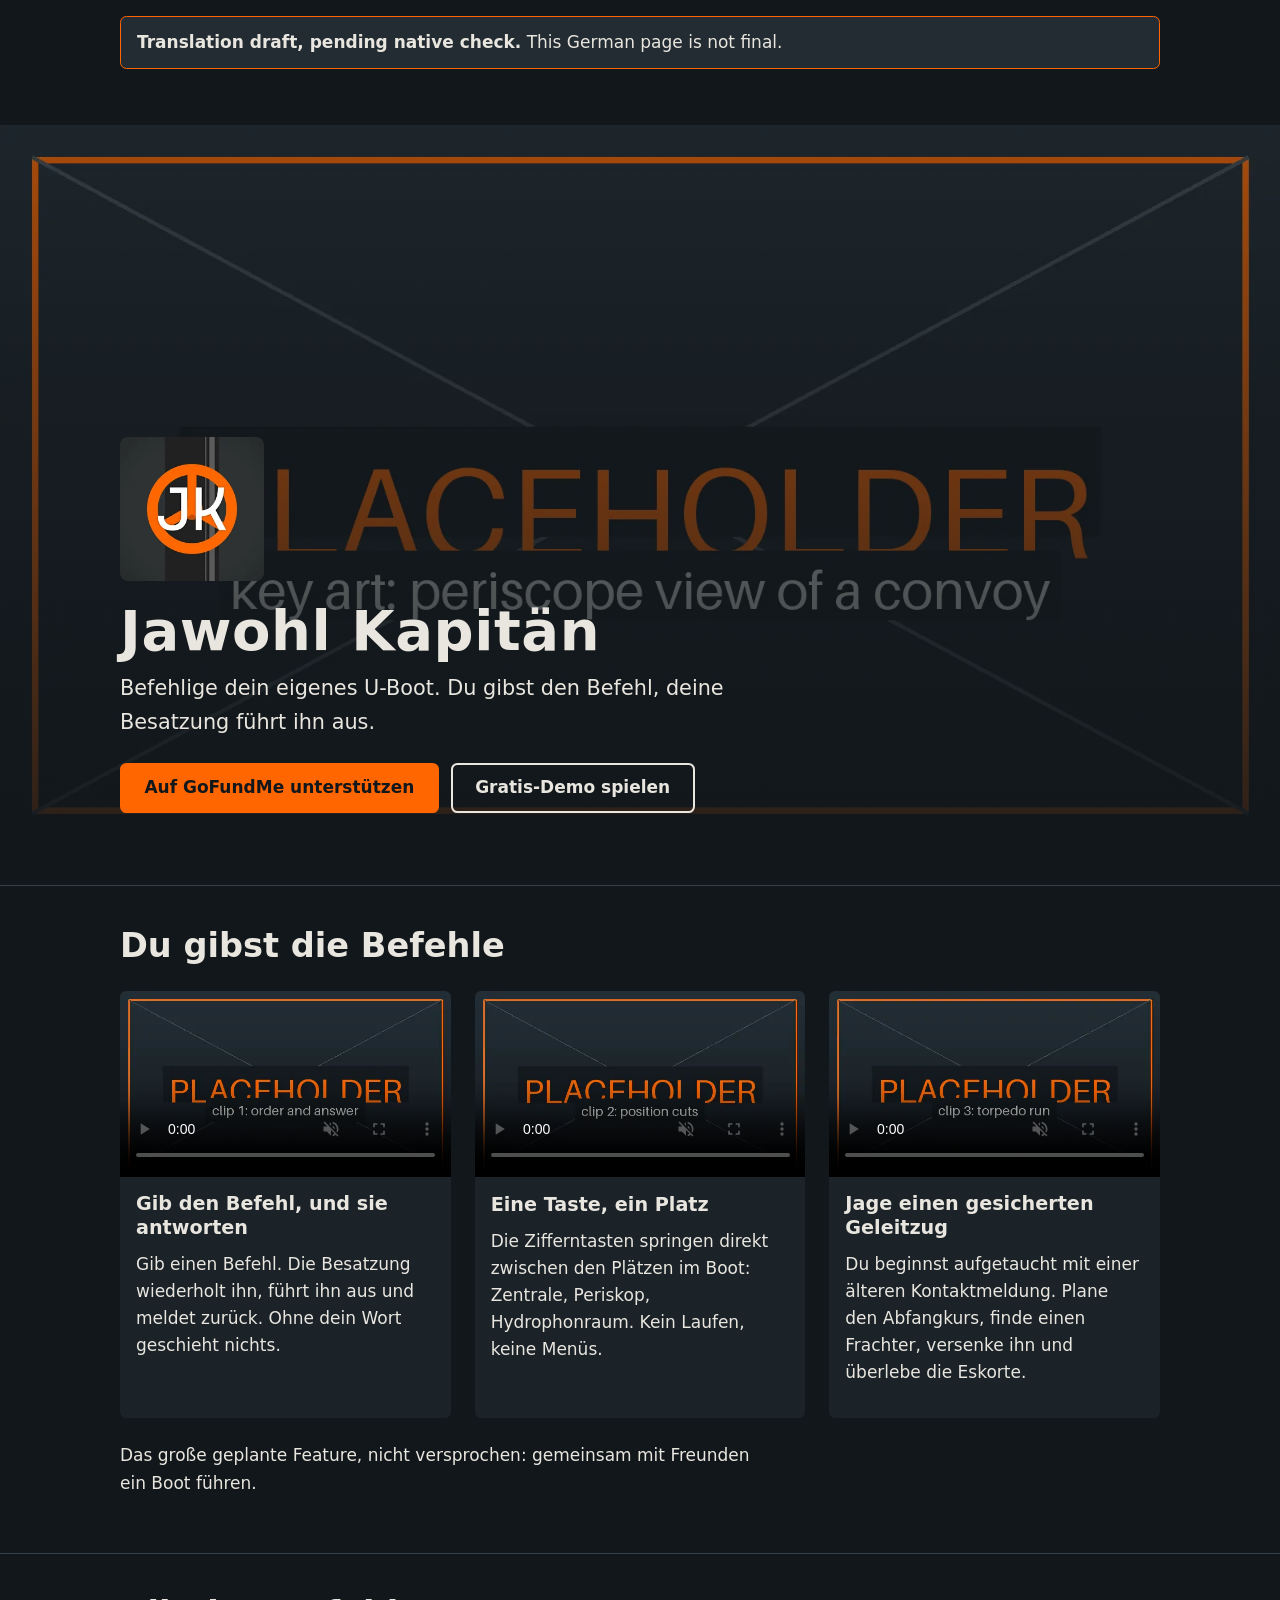
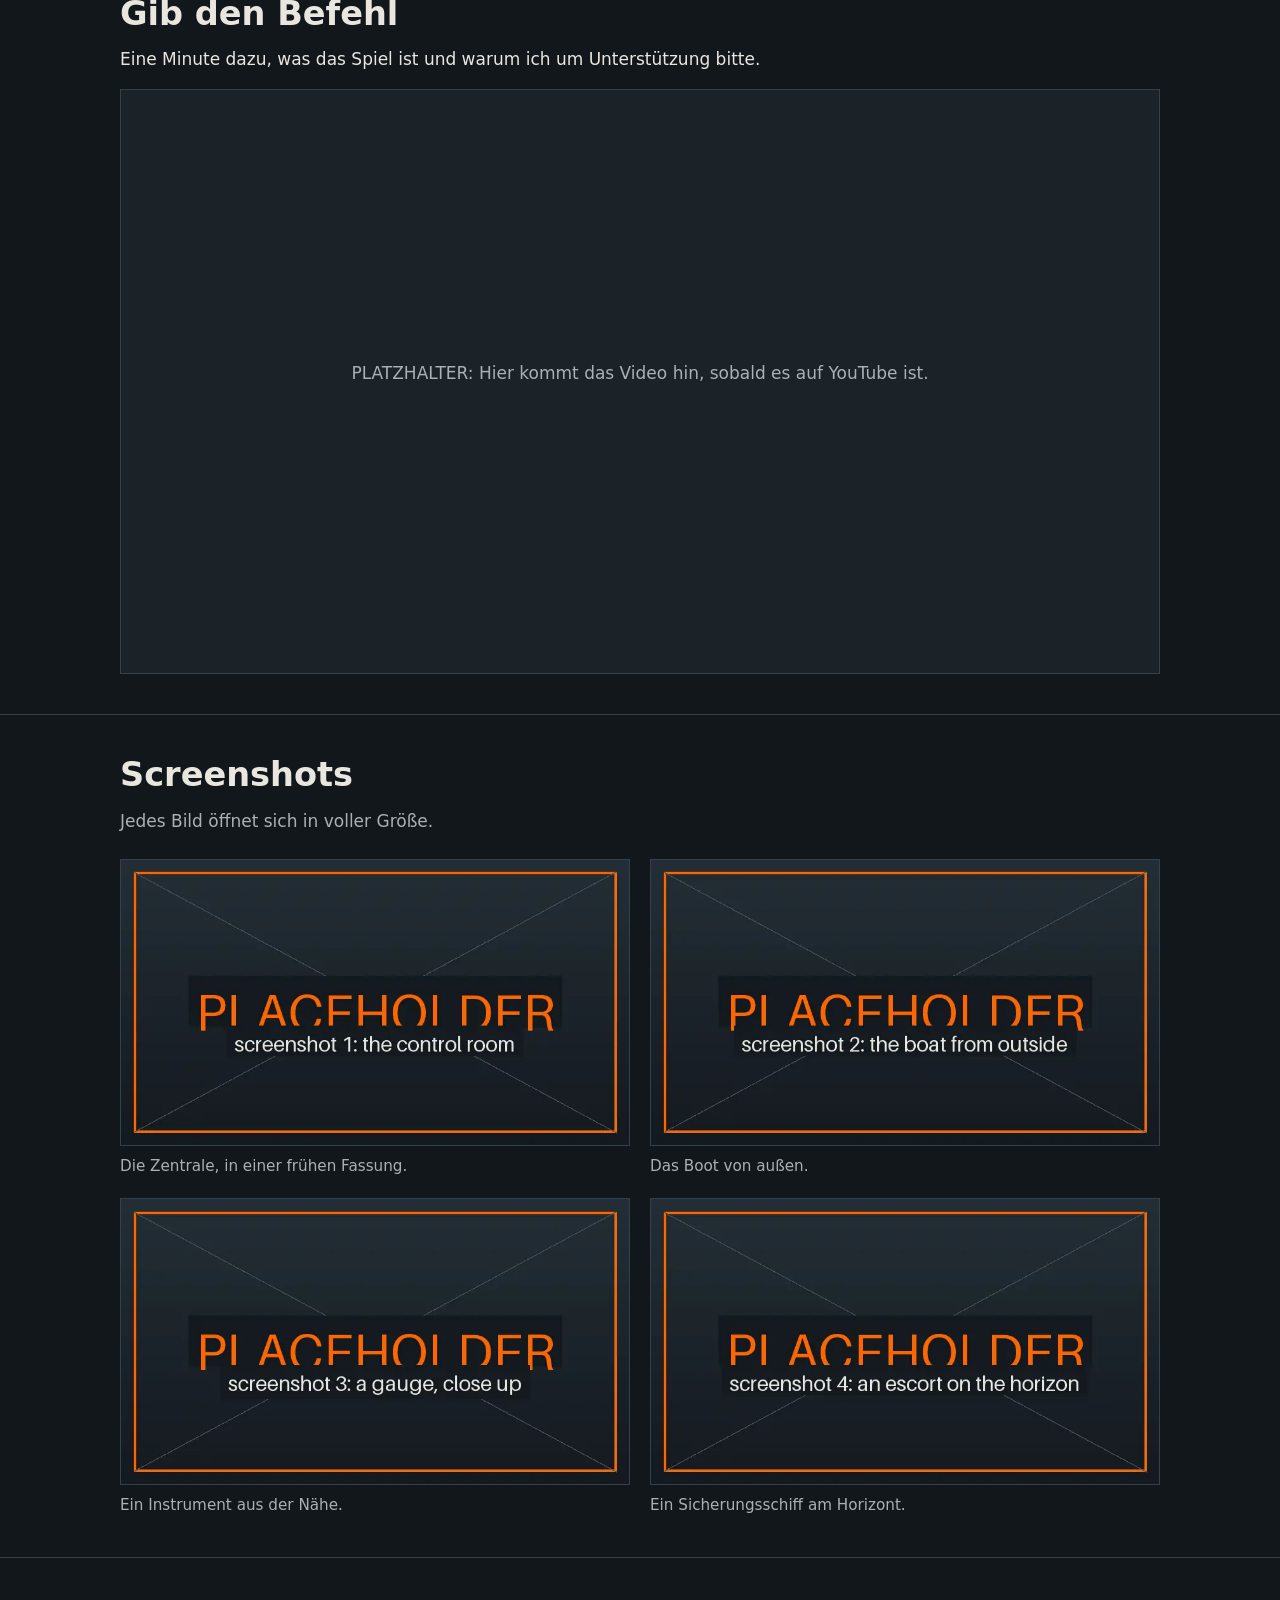
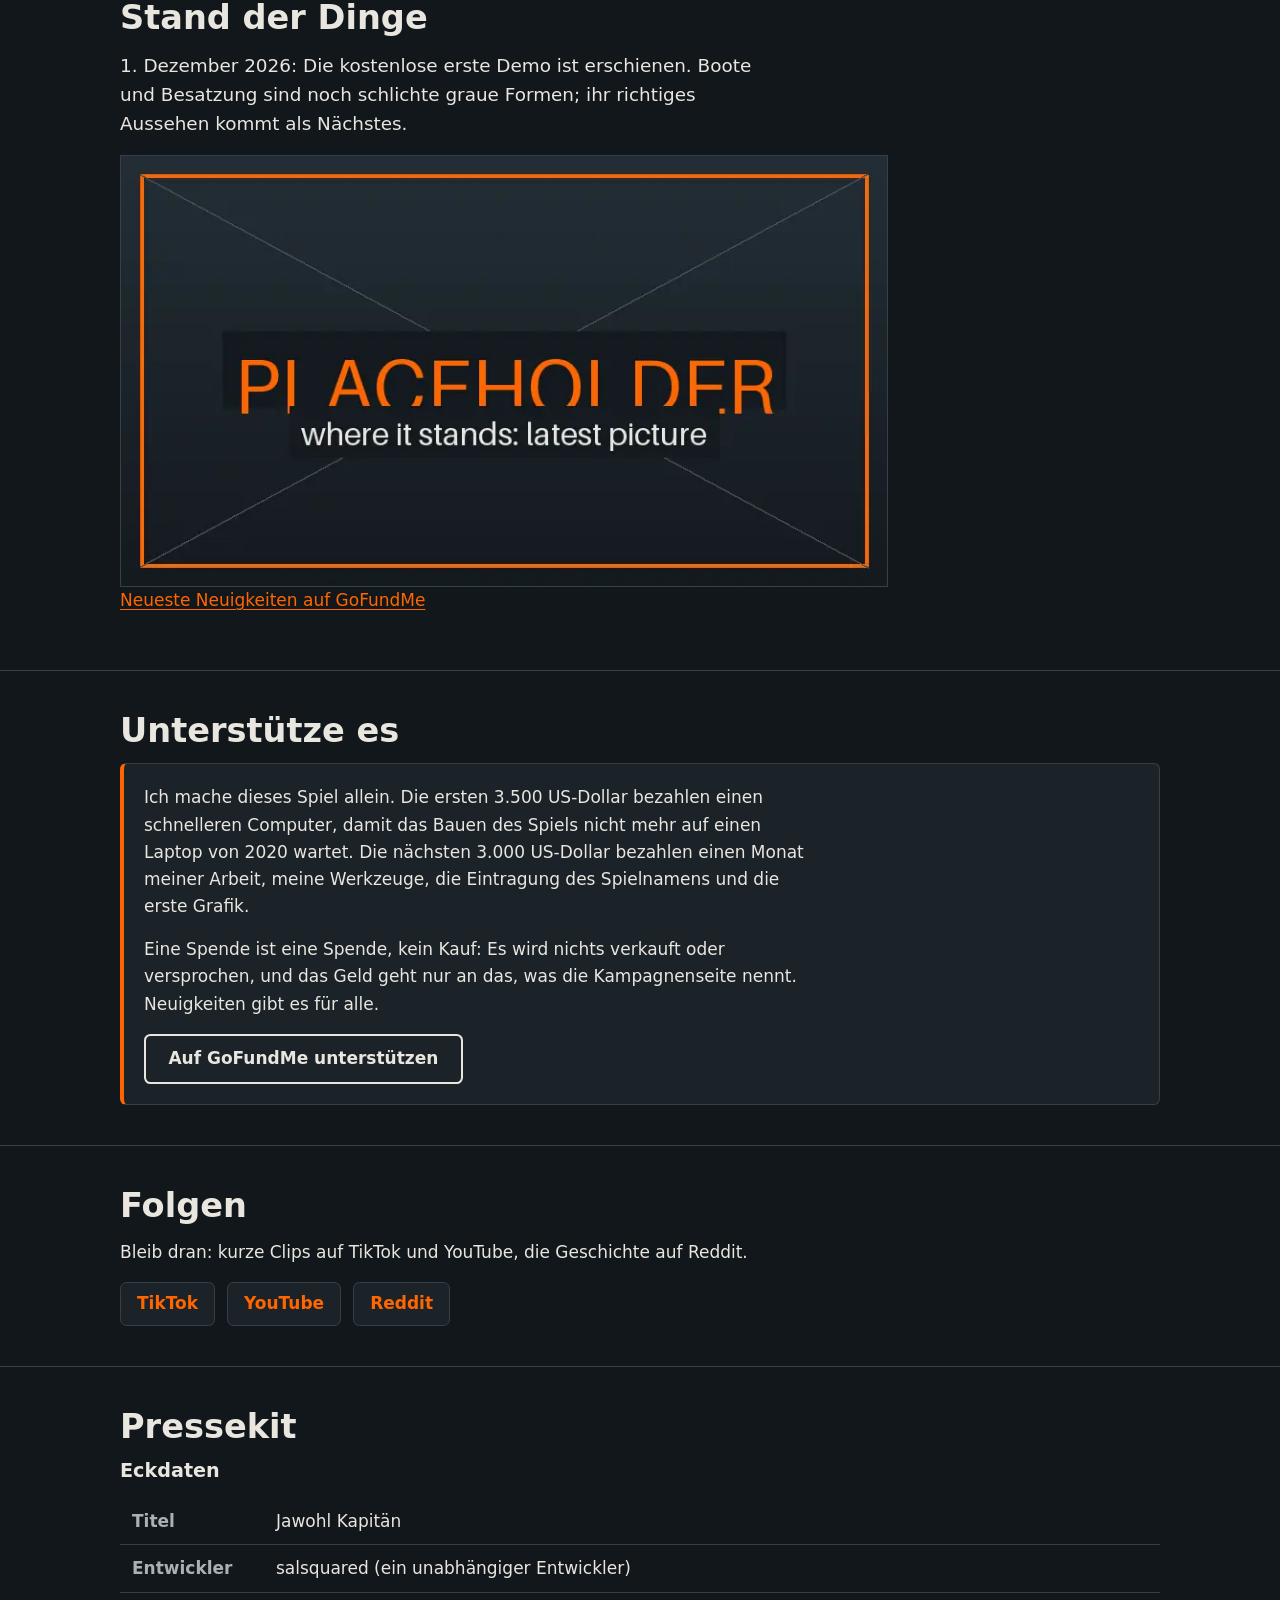
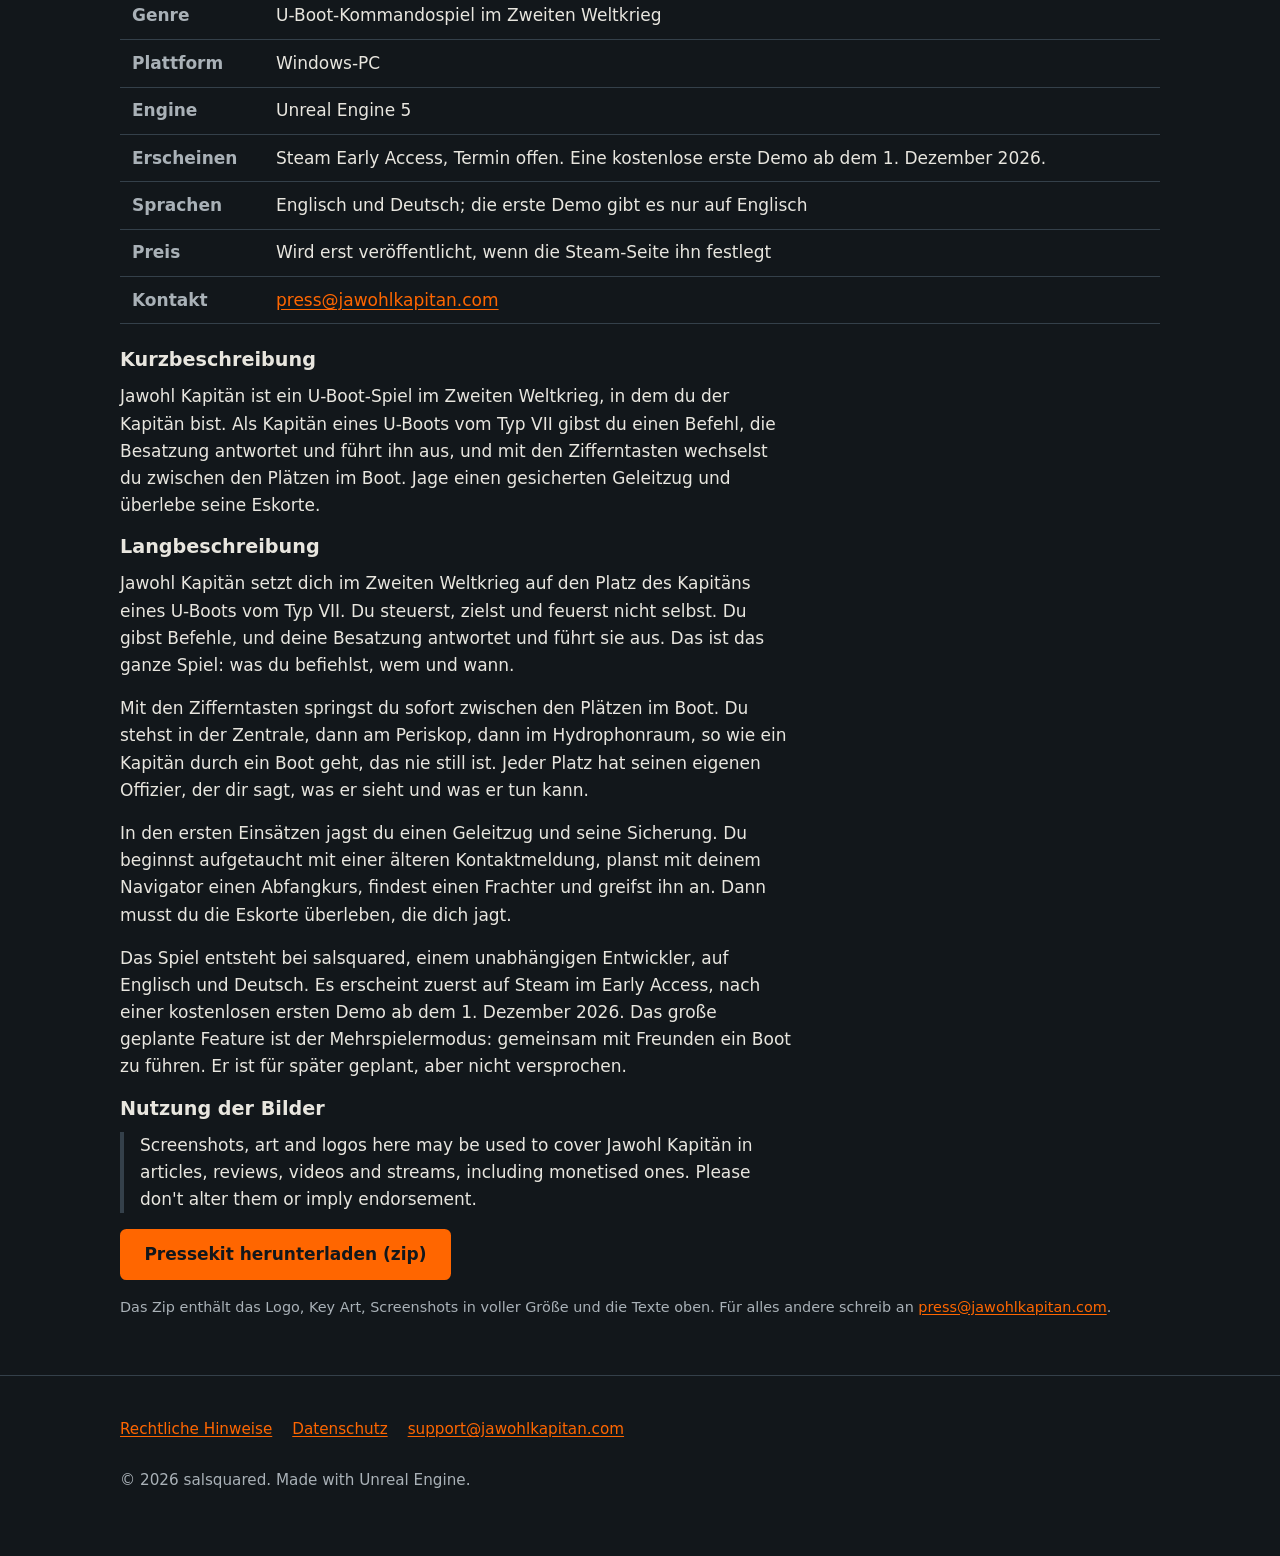
==== de/index.html @ ec9c2234 "The one-page site for Jawohl Kapitän, stage 1, with placeholder art - English page with nine section" ====
<!doctype html>
<html lang="de">
<head>
<meta charset="utf-8">
<meta name="viewport" content="width=device-width, initial-scale=1">
<title>Jawohl Kapitän: Befehlige dein eigenes U-Boot</title>
<meta name="robots" content="noindex"><!-- DE_NOINDEX: remove this tag when German goes live (README, "Switching German on") -->
<!-- TODO-COPY: the hook is not settled (description, og:description, twitter:description and the hero). -->
<meta name="description" content="Befehlige dein eigenes U-Boot. Du gibst den Befehl, deine Besatzung führt ihn aus.">
<meta name="referrer" content="strict-origin-when-cross-origin">
<meta name="theme-color" content="#12171b">
<link rel="canonical" href="https://jawohlkapitan.com/de/">
<!-- DE_LIVE: German is built but not switched on. See README, "Switching German on".
<link rel="alternate" hreflang="en" href="https://jawohlkapitan.com/">
<link rel="alternate" hreflang="de" href="https://jawohlkapitan.com/de/">
<link rel="alternate" hreflang="x-default" href="https://jawohlkapitan.com/">
-->
<!-- TODO-COPY: the JK badge logo is not settled (favicon, apple-touch-icon, hero logo). -->
<link rel="icon" type="image/png" href="/assets/img/favicon.png">
<link rel="apple-touch-icon" href="/assets/img/apple-touch-icon.png">
<link rel="stylesheet" href="/assets/site.css">
<meta property="og:type" content="website">
<meta property="og:site_name" content="Jawohl Kapitän">
<meta property="og:title" content="Jawohl Kapitän">
<meta property="og:description" content="Befehlige dein eigenes U-Boot. Du gibst den Befehl, deine Besatzung führt ihn aus.">
<meta property="og:url" content="https://jawohlkapitan.com/de/">
<meta property="og:locale" content="de_DE">
<meta property="og:image" content="https://jawohlkapitan.com/assets/img/og.jpg">
<meta property="og:image:width" content="1200">
<meta property="og:image:height" content="630">
<meta property="og:image:alt" content="Jawohl Kapitän: ein Geleitzug im Periskop">
<meta name="twitter:card" content="summary_large_image">
<meta name="twitter:title" content="Jawohl Kapitän">
<meta name="twitter:description" content="Befehlige dein eigenes U-Boot. Du gibst den Befehl, deine Besatzung führt ihn aus.">
<meta name="twitter:image" content="https://jawohlkapitan.com/assets/img/og.jpg">
<meta name="twitter:image:alt" content="Jawohl Kapitän: ein Geleitzug im Periskop">
</head>
<body>
<a class="skip" href="#main">Zum Inhalt springen</a>
<!-- DE_DRAFT_NOTE: remove this block after the native German check -->
<div class="wrap"><p class="draft-note" lang="en"><strong>Translation draft, pending native check.</strong> This German page is not final.</p></div>
<header class="wrap langbar"><!-- DE_LIVE: language switch, uncomment when German goes live.
<nav aria-label="Sprache"><a href="/" hreflang="en" lang="en">EN</a> | <span aria-current="true">DE</span></nav>
--></header>

<main id="main">

<!-- 1 Top -->
<section id="top" aria-labelledby="top-title">
  <div class="hero">
    <!-- PLACEHOLDER key art: replace assets/img/hero-1x.webp (800 px wide) and hero-2x.webp (1600 px wide). -->
    <img class="hero-img" src="/assets/img/hero-1x.webp" srcset="/assets/img/hero-1x.webp 800w, /assets/img/hero-2x.webp 1600w" sizes="100vw" width="1600" height="900" alt="Ein Geleitzug von Frachtschiffen auf offener See, durch ein Periskop gesehen">
    <div class="hero-text">
      <!-- TODO-COPY: the JK badge logo is not settled. -->
      <img class="hero-logo" src="/assets/img/logo-1x.webp" srcset="/assets/img/logo-1x.webp 1x, /assets/img/logo-2x.webp 2x" width="256" height="256" alt="Logo von Jawohl Kapitän">
      <h1 id="top-title">Jawohl Kapitän</h1>
      <!-- TODO-COPY: the hook is not settled; it is repeated in the description, og:description and twitter:description meta tags. -->
      <p class="hero-hook">Befehlige dein eigenes U-Boot. Du gibst den Befehl, deine Besatzung führt ihn aus.</p>
      <div class="buttons">
        <!-- STAGE 1 main button. Stage 2: "Wishlist on Steam" (href = the Steam store page). Stage 3: "Buy on Steam". See README, "Stage switches". -->
        <a class="btn" href="https://TODO-GOFUNDME">Auf GoFundMe unterstützen</a>
        <!-- Second button from 1 December 2026: itch.io until the Steam page is up, then the Steam page. -->
        <!-- TODO-COPY: the demo's name ("the free first demo") is not settled. -->
        <a class="btn btn-second" href="https://TODO-ITCH">Gratis-Demo spielen</a>
      </div>
    </div>
  </div>
</section>

<!-- 2 You give the orders -->
<section id="orders" aria-labelledby="orders-title">
  <div class="wrap">
    <h2 id="orders-title">Du gibst die Befehle</h2>
    <ul class="clips">
      <li class="clip">
        <!-- PLACEHOLDER clip: replace assets/video/clip-1.mp4 (5 to 8 s, silent, under about 2 MB, captions burned in) and assets/img/clip-1-poster.webp -->
        <video muted loop playsinline autoplay controls poster="/assets/img/clip-1-poster.webp" width="640" height="360" aria-label="Stummer Clip: Du gibst einen Befehl und die Besatzung antwortet, mit Untertiteln">
          <source src="/assets/video/clip-1.mp4" type="video/mp4">
        </video>
        <img class="still" src="/assets/img/clip-1-poster.webp" width="640" height="360" loading="lazy" alt="Standbild aus dem Clip: Du gibst einen Befehl und die Besatzung antwortet">
        <div class="clip-body">
          <h3>Gib den Befehl, und sie antworten</h3>
          <p>Gib einen Befehl. Die Besatzung wiederholt ihn, führt ihn aus und meldet zurück. Ohne dein Wort geschieht nichts.</p>
        </div>
      </li>
      <li class="clip">
        <!-- PLACEHOLDER clip: replace assets/video/clip-2.mp4 and assets/img/clip-2-poster.webp -->
        <video muted loop playsinline autoplay controls poster="/assets/img/clip-2-poster.webp" width="640" height="360" aria-label="Stummer Clip: Die Zifferntasten wechseln zwischen den Plätzen im Boot">
          <source src="/assets/video/clip-2.mp4" type="video/mp4">
        </video>
        <img class="still" src="/assets/img/clip-2-poster.webp" width="640" height="360" loading="lazy" alt="Standbild aus dem Clip: Wechsel zwischen den Plätzen im Boot">
        <div class="clip-body">
          <h3>Eine Taste, ein Platz</h3>
          <p>Die Zifferntasten springen direkt zwischen den Plätzen im Boot: Zentrale, Periskop, Hydrophonraum. Kein Laufen, keine Menüs.</p>
        </div>
      </li>
      <li class="clip">
        <!-- PLACEHOLDER clip: replace assets/video/clip-3.mp4 and assets/img/clip-3-poster.webp -->
        <video muted loop playsinline autoplay controls poster="/assets/img/clip-3-poster.webp" width="640" height="360" aria-label="Stummer Clip: Ein Torpedoangriff auf einen Frachter">
          <source src="/assets/video/clip-3.mp4" type="video/mp4">
        </video>
        <img class="still" src="/assets/img/clip-3-poster.webp" width="640" height="360" loading="lazy" alt="Standbild aus dem Clip: Ein Torpedoangriff auf einen Frachter">
        <div class="clip-body">
          <h3>Jage einen gesicherten Geleitzug</h3>
          <p>Du beginnst aufgetaucht mit einer älteren Kontaktmeldung. Plane den Abfangkurs, finde einen Frachter, versenke ihn und überlebe die Eskorte.</p>
        </div>
      </li>
    </ul>
    <p class="note-line">Das große geplante Feature, nicht versprochen: gemeinsam mit Freunden ein Boot führen.</p>
  </div>
</section>

<!-- 3 The video -->
<section id="video" aria-labelledby="video-title">
  <div class="wrap">
    <h2 id="video-title">Gib den Befehl</h2>
    <p>Eine Minute dazu, was das Spiel ist und warum ich um Unterstützung bitte.</p>
    <div class="video-frame">
      <!-- TODO-VIDEO-ID: once the YouTube video exists, delete the placeholder div below and uncomment this iframe, putting the real ID in the URL.
      <iframe src="https://www.youtube-nocookie.com/embed/TODO-VIDEO-ID" title="Jawohl Kapitän: Gib den Befehl (Video)" loading="lazy" referrerpolicy="strict-origin-when-cross-origin" allow="fullscreen; picture-in-picture" allowfullscreen></iframe>
      -->
      <div class="video-placeholder" role="img" aria-label="Platzhalter für das Video"><p>PLATZHALTER: Hier kommt das Video hin, sobald es auf YouTube ist.</p></div>
    </div>
  </div>
</section>

<!-- 4 Screenshots -->
<section id="screenshots" aria-labelledby="screenshots-title">
  <div class="wrap">
    <h2 id="screenshots-title">Screenshots</h2>
    <p class="muted">Jedes Bild öffnet sich in voller Größe.</p>
    <ul class="shots">
      <li><figure>
        <!-- PLACEHOLDER still: replace assets/img/shot-1-1x.webp (800 px) and shot-1-2x.webp (1600 px, also the full-size link) -->
        <a href="/assets/img/shot-1-2x.webp"><img src="/assets/img/shot-1-1x.webp" srcset="/assets/img/shot-1-1x.webp 800w, /assets/img/shot-1-2x.webp 1600w" sizes="(min-width: 40rem) 50vw, 100vw" width="1600" height="900" loading="lazy" alt="Die Zentrale des U-Boots, vom Platz des Kapitäns aus gesehen"></a>
        <figcaption>Die Zentrale, in einer frühen Fassung.</figcaption>
      </figure></li>
      <li><figure>
        <a href="/assets/img/shot-2-2x.webp"><img src="/assets/img/shot-2-1x.webp" srcset="/assets/img/shot-2-1x.webp 800w, /assets/img/shot-2-2x.webp 1600w" sizes="(min-width: 40rem) 50vw, 100vw" width="1600" height="900" loading="lazy" alt="Das U-Boot von außen, aufgetaucht"></a>
        <figcaption>Das Boot von außen.</figcaption>
      </figure></li>
      <li><figure>
        <a href="/assets/img/shot-3-2x.webp"><img src="/assets/img/shot-3-1x.webp" srcset="/assets/img/shot-3-1x.webp 800w, /assets/img/shot-3-2x.webp 1600w" sizes="(min-width: 40rem) 50vw, 100vw" width="1600" height="900" loading="lazy" alt="Nahaufnahme eines Instruments im Boot"></a>
        <figcaption>Ein Instrument aus der Nähe.</figcaption>
      </figure></li>
      <li><figure>
        <a href="/assets/img/shot-4-2x.webp"><img src="/assets/img/shot-4-1x.webp" srcset="/assets/img/shot-4-1x.webp 800w, /assets/img/shot-4-2x.webp 1600w" sizes="(min-width: 40rem) 50vw, 100vw" width="1600" height="900" loading="lazy" alt="Eine Korvette der Eskorte am Horizont"></a>
        <figcaption>Ein Sicherungsschiff am Horizont.</figcaption>
      </figure></li>
    </ul>
  </div>
</section>

<!-- 5 Where it stands -->
<section id="status" aria-labelledby="status-title">
  <div class="wrap">
    <h2 id="status-title">Stand der Dinge</h2>
    <!-- Rewrite this one dated line at each milestone, together with the GoFundMe update. -->
    <!-- TODO-COPY: the demo's name ("the free first demo") is not settled. -->
    <p class="dated">1. Dezember 2026: Die kostenlose erste Demo ist erschienen. Boote und Besatzung sind noch schlichte graue Formen; ihr richtiges Aussehen kommt als Nächstes.</p>
    <figure class="status-fig">
      <!-- PLACEHOLDER picture: replace assets/img/status-1x.webp and status-2x.webp with the newest picture -->
      <a href="/assets/img/status-2x.webp"><img src="/assets/img/status-1x.webp" srcset="/assets/img/status-1x.webp 800w, /assets/img/status-2x.webp 1600w" sizes="(min-width: 48rem) 48rem, 100vw" width="1600" height="900" loading="lazy" alt="Das neueste Bild des Spiels"></a>
    </figure>
    <!-- Remove this link when the campaign ends. -->
    <p class="update-link"><a href="https://TODO-GOFUNDME-UPDATE">Neueste Neuigkeiten auf GoFundMe</a></p>
  </div>
</section>

<!-- CAMPAIGN_BLOCK_START: section 6 shows only while the GoFundMe campaign runs. Delete from here to CAMPAIGN_BLOCK_END when it ends. -->
<section id="support" aria-labelledby="support-title">
  <div class="wrap">
    <h2 id="support-title">Unterstütze es</h2>
    <div class="support">
      <!-- TODO-COPY: the first line of section 6 ("pays for") is not settled. -->
      <p>Ich mache dieses Spiel allein. Die ersten 3.500 US-Dollar bezahlen einen schnelleren Computer, damit das Bauen des Spiels nicht mehr auf einen Laptop von 2020 wartet. Die nächsten 3.000 US-Dollar bezahlen einen Monat meiner Arbeit, meine Werkzeuge, die Eintragung des Spielnamens und die erste Grafik.</p>
      <p>Eine Spende ist eine Spende, kein Kauf: Es wird nichts verkauft oder versprochen, und das Geld geht nur an das, was die Kampagnenseite nennt. Neuigkeiten gibt es für alle.</p>
      <div class="buttons"><a class="btn btn-second" href="https://TODO-GOFUNDME">Auf GoFundMe unterstützen</a></div>
    </div>
  </div>
</section>
<!-- CAMPAIGN_BLOCK_END -->

<!-- 7 Follow -->
<section id="follow" aria-labelledby="follow-title">
  <div class="wrap">
    <h2 id="follow-title">Folgen</h2>
    <p>Bleib dran: kurze Clips auf TikTok und YouTube, die Geschichte auf Reddit.</p>
    <ul class="linkrow">
      <li><a href="https://www.tiktok.com/@jawohlkapitan">TikTok</a></li>
      <li><a href="https://www.youtube.com/@jawohlkapitan">YouTube</a></li>
      <li><a href="https://www.reddit.com/user/jawohlkapitan">Reddit</a></li>
      <!-- STEAM_BLOCK (stage 2, when the Steam page exists): uncomment and set the real URL.
      <li><a href="https://TODO-STEAM-URL">Steam</a></li>
      -->
      <!-- BLUESKY_BLOCK (once the handle is claimed and posting): uncomment and set the real URL.
      <li><a href="https://bsky.app/profile/jawohlkapitan.com">Bluesky</a></li>
      -->
      <!-- X_BLOCK (once the account is claimed and posting): uncomment and set the real URL.
      <li><a href="https://x.com/TODO-X-HANDLE">X</a></li>
      -->
    </ul>
  </div>
</section>

<!-- 8 Press kit -->
<section id="press" aria-labelledby="press-title">
  <div class="wrap">
    <h2 id="press-title">Pressekit</h2>
    <h3>Eckdaten</h3>
    <table class="facts">
      <tbody>
        <tr><th scope="row">Titel</th><td>Jawohl Kapitän</td></tr>
        <tr><th scope="row">Entwickler</th><td>salsquared (ein unabhängiger Entwickler)</td></tr>
        <tr><th scope="row">Genre</th><td>U-Boot-Kommandospiel im Zweiten Weltkrieg</td></tr>
        <tr><th scope="row">Plattform</th><td>Windows-PC</td></tr>
        <tr><th scope="row">Engine</th><td>Unreal Engine 5</td></tr>
        <!-- TODO-COPY: the demo's name ("the free first demo") is not settled. -->
        <tr><th scope="row">Erscheinen</th><td>Steam Early Access, Termin offen. Eine kostenlose erste Demo ab dem 1. Dezember 2026.</td></tr>
        <tr><th scope="row">Sprachen</th><td>Englisch und Deutsch; die erste Demo gibt es nur auf Englisch</td></tr>
        <tr><th scope="row">Preis</th><td>Wird erst veröffentlicht, wenn die Steam-Seite ihn festlegt</td></tr>
        <tr><th scope="row">Kontakt</th><td><a href="mailto:press@jawohlkapitan.com">press@jawohlkapitan.com</a></td></tr>
      </tbody>
    </table>
    <h3>Kurzbeschreibung</h3>
    <p class="desc">Jawohl Kapitän ist ein U-Boot-Spiel im Zweiten Weltkrieg, in dem du der Kapitän bist. Als Kapitän eines U-Boots vom Typ VII gibst du einen Befehl, die Besatzung antwortet und führt ihn aus, und mit den Zifferntasten wechselst du zwischen den Plätzen im Boot. Jage einen gesicherten Geleitzug und überlebe seine Eskorte.</p>
    <h3>Langbeschreibung</h3>
    <div class="desc">
      <!-- TODO-COPY: "You do not steer, aim or fire yourself." in this paragraph is not settled. -->
      <p>Jawohl Kapitän setzt dich im Zweiten Weltkrieg auf den Platz des Kapitäns eines U-Boots vom Typ VII. Du steuerst, zielst und feuerst nicht selbst. Du gibst Befehle, und deine Besatzung antwortet und führt sie aus. Das ist das ganze Spiel: was du befiehlst, wem und wann.</p>
      <p>Mit den Zifferntasten springst du sofort zwischen den Plätzen im Boot. Du stehst in der Zentrale, dann am Periskop, dann im Hydrophonraum, so wie ein Kapitän durch ein Boot geht, das nie still ist. Jeder Platz hat seinen eigenen Offizier, der dir sagt, was er sieht und was er tun kann.</p>
      <!-- TODO-COPY: "first missions" (and its German) is not settled. -->
      <p>In den ersten Einsätzen jagst du einen Geleitzug und seine Sicherung. Du beginnst aufgetaucht mit einer älteren Kontaktmeldung, planst mit deinem Navigator einen Abfangkurs, findest einen Frachter und greifst ihn an. Dann musst du die Eskorte überleben, die dich jagt.</p>
      <!-- TODO-COPY: "the free first demo" is not settled. -->
      <p>Das Spiel entsteht bei salsquared, einem unabhängigen Entwickler, auf Englisch und Deutsch. Es erscheint zuerst auf Steam im Early Access, nach einer kostenlosen ersten Demo ab dem 1. Dezember 2026. Das große geplante Feature ist der Mehrspielermodus: gemeinsam mit Freunden ein Boot zu führen. Er ist für später geplant, aber nicht versprochen.</p>
    </div>
    <h3>Nutzung der Bilder</h3>
    <!-- TODO-LEGAL: German use line pending; the English line stays until then. -->
    <p class="use-line" lang="en">Screenshots, art and logos here may be used to cover Jawohl Kapitän in articles, reviews, videos and streams, including monetised ones. Please don't alter them or imply endorsement.</p>
    <p>
      <!-- PLACEHOLDER zip: built from placeholder files for now. Rebuild with tools/build_press_kit.py (README, "Press kit rebuild"). -->
      <a class="btn" href="/press/jawohl-kapitan-press-kit.zip" download>Pressekit herunterladen (zip)</a>
    </p>
    <p class="small">Das Zip enthält das Logo, Key Art, Screenshots in voller Größe und die Texte oben. Für alles andere schreib an <a href="mailto:press@jawohlkapitan.com">press@jawohlkapitan.com</a>.</p>
  </div>
</section>

</main>

<!-- 9 Footer -->
<footer id="footer">
  <div class="wrap">
    <ul>
      <li><a href="/de/rechtliches/">Rechtliche Hinweise</a></li>
      <li><a href="/de/datenschutz/">Datenschutz</a></li>
      <li><a href="mailto:support@jawohlkapitan.com">support@jawohlkapitan.com</a></li>
    </ul>
    <p>&copy; 2026 salsquared. Made with Unreal Engine.</p>
  </div>
</footer>
</body>
</html>
---- assets/site.css ----
/* Jawohl Kapitän site. One file, no inline styles anywhere (the CSP has no 'unsafe-inline'). */

/* PLACEHOLDER palette: colours are not settled yet. Change them here only. */
:root {
  --bg: #12171b;
  --surface: #1b2228;
  --surface-2: #232c33;
  --text: #e8e6df;
  --muted: #a9b1b7;
  --accent: #ff6600;      /* from the logo ring */
  --accent-text: #12171b; /* text on an accent button */
  --line: #34404a;
  --focus: #ffd24d;
  --maxw: 68rem;
  --gutter: 1rem;
}

*, *::before, *::after { box-sizing: border-box; }
html { -webkit-text-size-adjust: 100%; }
body {
  margin: 0;
  background: var(--bg);
  color: var(--text);
  font: 1.0625rem/1.6 system-ui, -apple-system, "Segoe UI", Roboto, "Helvetica Neue", Arial, sans-serif;
}
img, video { display: block; max-width: 100%; height: auto; }
a { color: var(--accent); text-underline-offset: 0.15em; }
a:hover { color: #ff8a3d; }
:focus-visible { outline: 3px solid var(--focus); outline-offset: 3px; }

.skip { position: absolute; left: -999px; top: 0; background: var(--focus); color: #000; padding: 0.75rem 1rem; z-index: 10; }
.skip:focus { left: 0; }

.wrap { width: 100%; max-width: var(--maxw); margin: 0 auto; padding: 0 var(--gutter); }
section { padding: 2.5rem 0; border-top: 1px solid var(--line); }
section:first-of-type { border-top: 0; }
h1, h2, h3 { line-height: 1.2; margin: 0 0 0.75rem; }
h1 { font-size: clamp(2rem, 8vw, 3.5rem); letter-spacing: 0.01em; }
h2 { font-size: clamp(1.5rem, 5vw, 2.1rem); }
h3 { font-size: 1.2rem; }
p { margin: 0 0 1rem; }
.lead { font-size: 1.2rem; max-width: 40rem; }
.muted, figcaption, .small { color: var(--muted); }
.small { font-size: 0.9rem; }

/* language switch (only used once German is live) */
header:empty { display: none; }
.langbar { display: flex; justify-content: flex-end; padding: 0.5rem 0; font-size: 0.95rem; }
.langbar a, .langbar span { display: inline-block; padding: 0.6rem 0.5rem; min-height: 44px; }
.langbar [aria-current] { color: var(--text); font-weight: 700; text-decoration: none; }

/* 1 Top */
.hero { position: relative; display: grid; background: var(--surface); }
.hero > * { grid-area: 1 / 1; }
.hero-img { width: 100%; height: 100%; min-height: 26rem; object-fit: cover; }
.hero::after { content: ""; grid-area: 1 / 1; background: linear-gradient(to bottom, rgba(18, 23, 27, 0.35), rgba(18, 23, 27, 0.9)); }
.hero-text { position: relative; z-index: 1; align-self: end; padding: 2rem var(--gutter); max-width: var(--maxw); width: 100%; margin: 0 auto; }
.hero-text > * { max-width: 40rem; }
.hero-logo { width: 7rem; height: 7rem; border-radius: 0.5rem; margin-bottom: 1rem; }
.hero h1 { margin-bottom: 0.5rem; }
.hero-hook { font-size: 1.3rem; margin-bottom: 1.5rem; }

.buttons { display: flex; flex-wrap: wrap; gap: 0.75rem; }
.btn {
  display: inline-flex; align-items: center; justify-content: center;
  min-height: 48px; padding: 0.6rem 1.4rem;
  border-radius: 0.4rem; border: 2px solid var(--accent);
  font-weight: 700; text-decoration: none; text-align: center;
  background: var(--accent); color: var(--accent-text);
  flex: 1 1 14rem;
}
.btn:hover { background: #ff8a3d; border-color: #ff8a3d; color: var(--accent-text); }
.btn-second { background: transparent; color: var(--text); border-color: var(--text); }
.btn-second:hover { background: var(--surface-2); color: var(--text); border-color: var(--text); }

/* 2 clips */
.clips { display: grid; gap: 1.5rem; grid-template-columns: 1fr; margin: 1.5rem 0; padding: 0; list-style: none; }
.clip { background: var(--surface); border-radius: 0.4rem; overflow: hidden; }
.clip video, .clip .still { width: 100%; aspect-ratio: 16 / 9; object-fit: cover; background: var(--surface-2); }
.clip .still { display: none; }
.clip-body { padding: 1rem; }
.note-line { max-width: 40rem; }

/* 3 video */
.video-frame { position: relative; width: 100%; aspect-ratio: 16 / 9; background: var(--surface); border: 1px solid var(--line); }
.video-frame iframe, .video-frame .video-placeholder { position: absolute; inset: 0; width: 100%; height: 100%; border: 0; }
.video-placeholder { display: flex; align-items: center; justify-content: center; text-align: center; padding: 1rem; color: var(--muted); }

/* 4 screenshots and 5 status */
.shots { display: grid; gap: 1.25rem; grid-template-columns: 1fr; margin: 1.5rem 0 0; padding: 0; list-style: none; }
.shots figure, .status-fig { margin: 0; }
.status-fig { max-width: 48rem; }
.shots a, .status-fig a { display: block; }
.shots img, .status-fig img { width: 100%; aspect-ratio: 16 / 9; object-fit: cover; background: var(--surface-2); border: 1px solid var(--line); }
figcaption { padding-top: 0.5rem; font-size: 0.95rem; }
.dated { font-size: 1.15rem; max-width: 40rem; }

/* 6 support */
.support { background: var(--surface); border: 1px solid var(--line); border-left: 4px solid var(--accent); border-radius: 0.4rem; padding: 1.25rem; }
.support p { max-width: 42rem; }

/* 7 follow, link rows */
.linkrow { display: flex; flex-wrap: wrap; gap: 0.75rem; padding: 0; margin: 1rem 0 0; list-style: none; }
.linkrow a { display: inline-flex; align-items: center; min-height: 44px; padding: 0.4rem 1rem; border: 1px solid var(--line); border-radius: 0.4rem; background: var(--surface); text-decoration: none; font-weight: 600; }
.linkrow a:hover { background: var(--surface-2); }

/* 8 press kit */
.facts { width: 100%; border-collapse: collapse; margin: 1rem 0 1.5rem; }
.facts th, .facts td { text-align: left; vertical-align: top; padding: 0.6rem 0.75rem; border-bottom: 1px solid var(--line); }
.facts th { width: 9rem; color: var(--muted); font-weight: 600; }
.facts td { overflow-wrap: anywhere; }
.desc { max-width: 42rem; }
.use-line { border-left: 4px solid var(--line); padding-left: 1rem; max-width: 42rem; }

/* 9 footer */
footer { border-top: 1px solid var(--line); padding: 2rem 0 3rem; color: var(--muted); font-size: 0.95rem; }
footer ul { display: flex; flex-wrap: wrap; gap: 0.25rem 1.25rem; list-style: none; padding: 0; margin: 0 0 1rem; }
footer a { display: inline-block; min-height: 44px; padding: 0.6rem 0; }

/* draft and notice banners, legal pages */
.draft-note { background: var(--surface-2); border: 1px solid var(--accent); border-radius: 0.4rem; padding: 0.75rem 1rem; margin: 1rem 0; }
.todo-legal { border: 2px dashed var(--accent); border-radius: 0.4rem; padding: 0.75rem 1rem; margin: 1rem 0; }
.prose { max-width: 44rem; padding-top: 2rem; padding-bottom: 3rem; }
.prose h2 { margin-top: 2rem; }

@media (max-width: 39.99rem) {
  .facts th { width: 6.5rem; padding-left: 0.5rem; padding-right: 0.5rem; }
  .facts td { padding-left: 0.5rem; padding-right: 0.5rem; }
}
@media (min-width: 40rem) {
  :root { --gutter: 1.5rem; }
  .shots { grid-template-columns: repeat(2, 1fr); }
  .btn { flex: 0 1 auto; }
}
@media (min-width: 48rem) {
  .clips { grid-template-columns: repeat(3, 1fr); }
  .hero-img { min-height: 32rem; }
  .hero-logo { width: 9rem; height: 9rem; }
}

/* Reduced motion: no autoplaying clips, show the still instead. */
@media (prefers-reduced-motion: reduce) {
  .clip video { display: none; }
  .clip .still { display: block; }
  html { scroll-behavior: auto; }
}
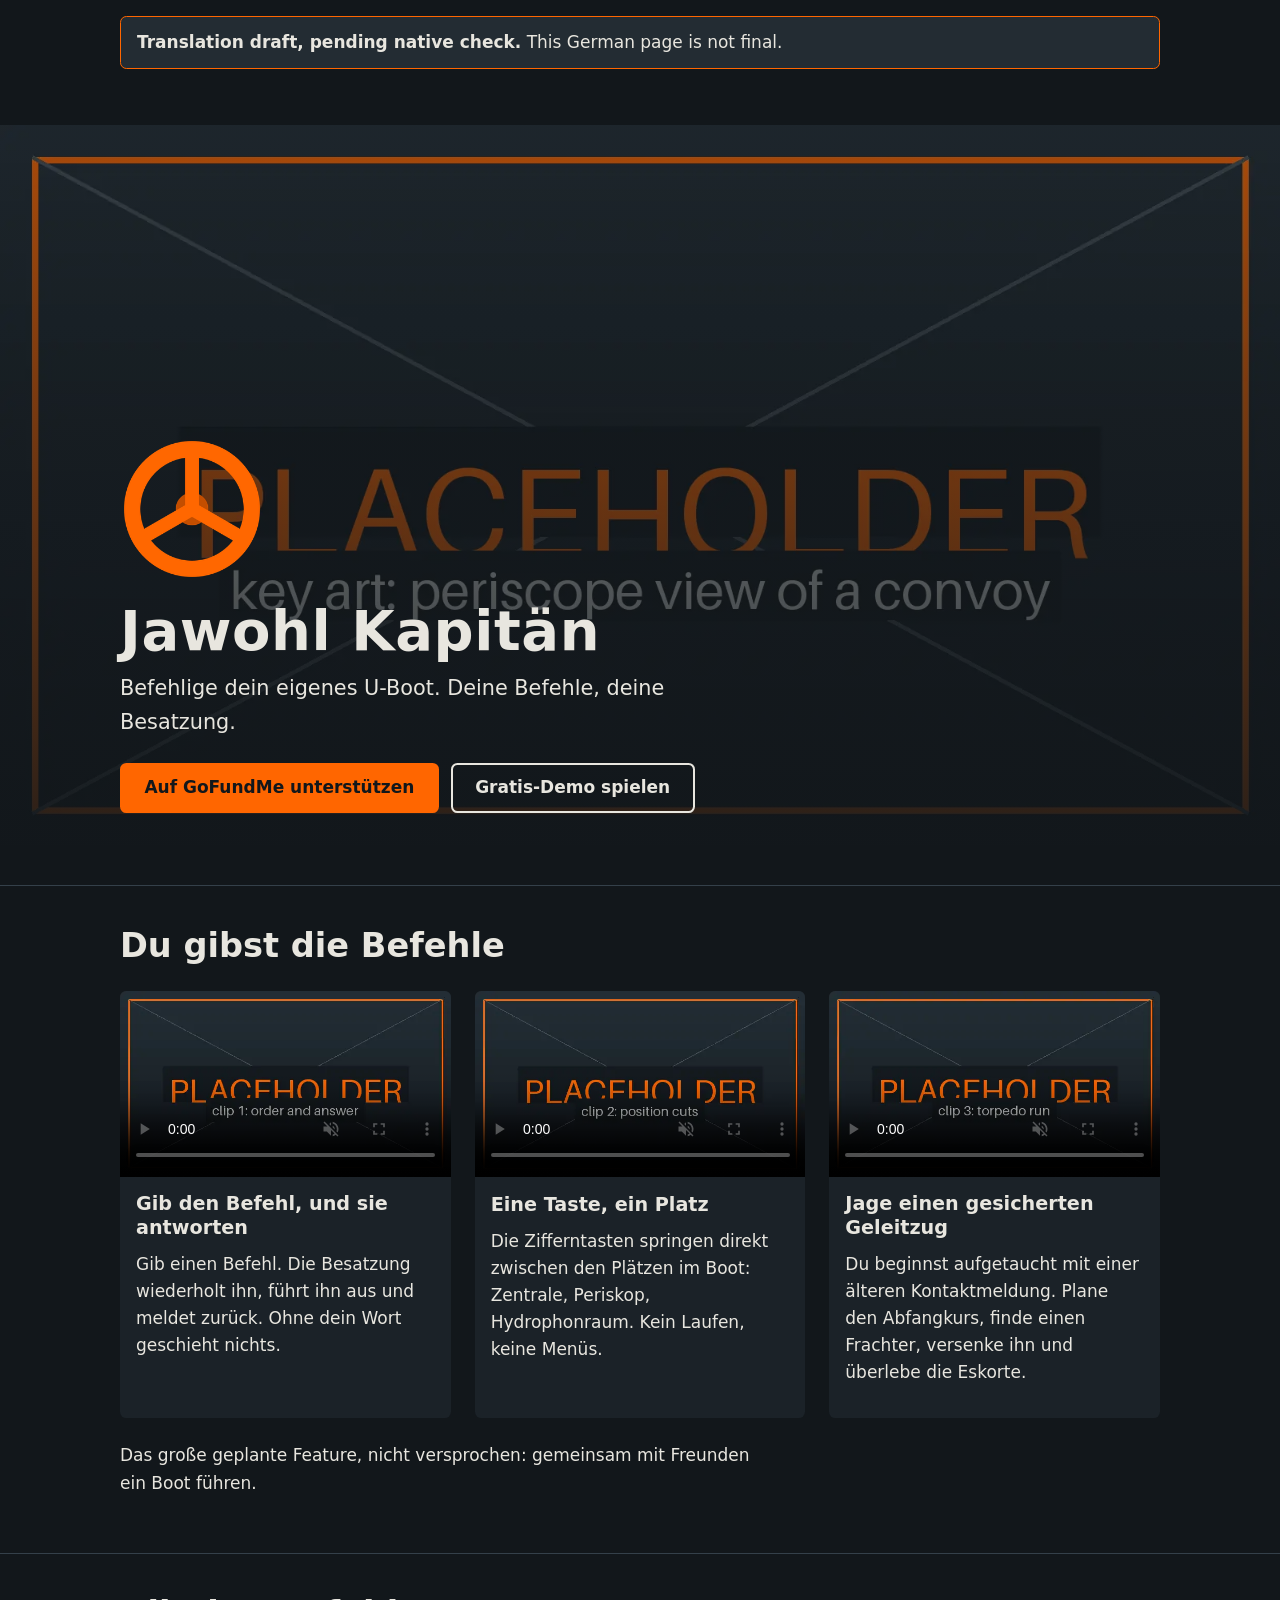
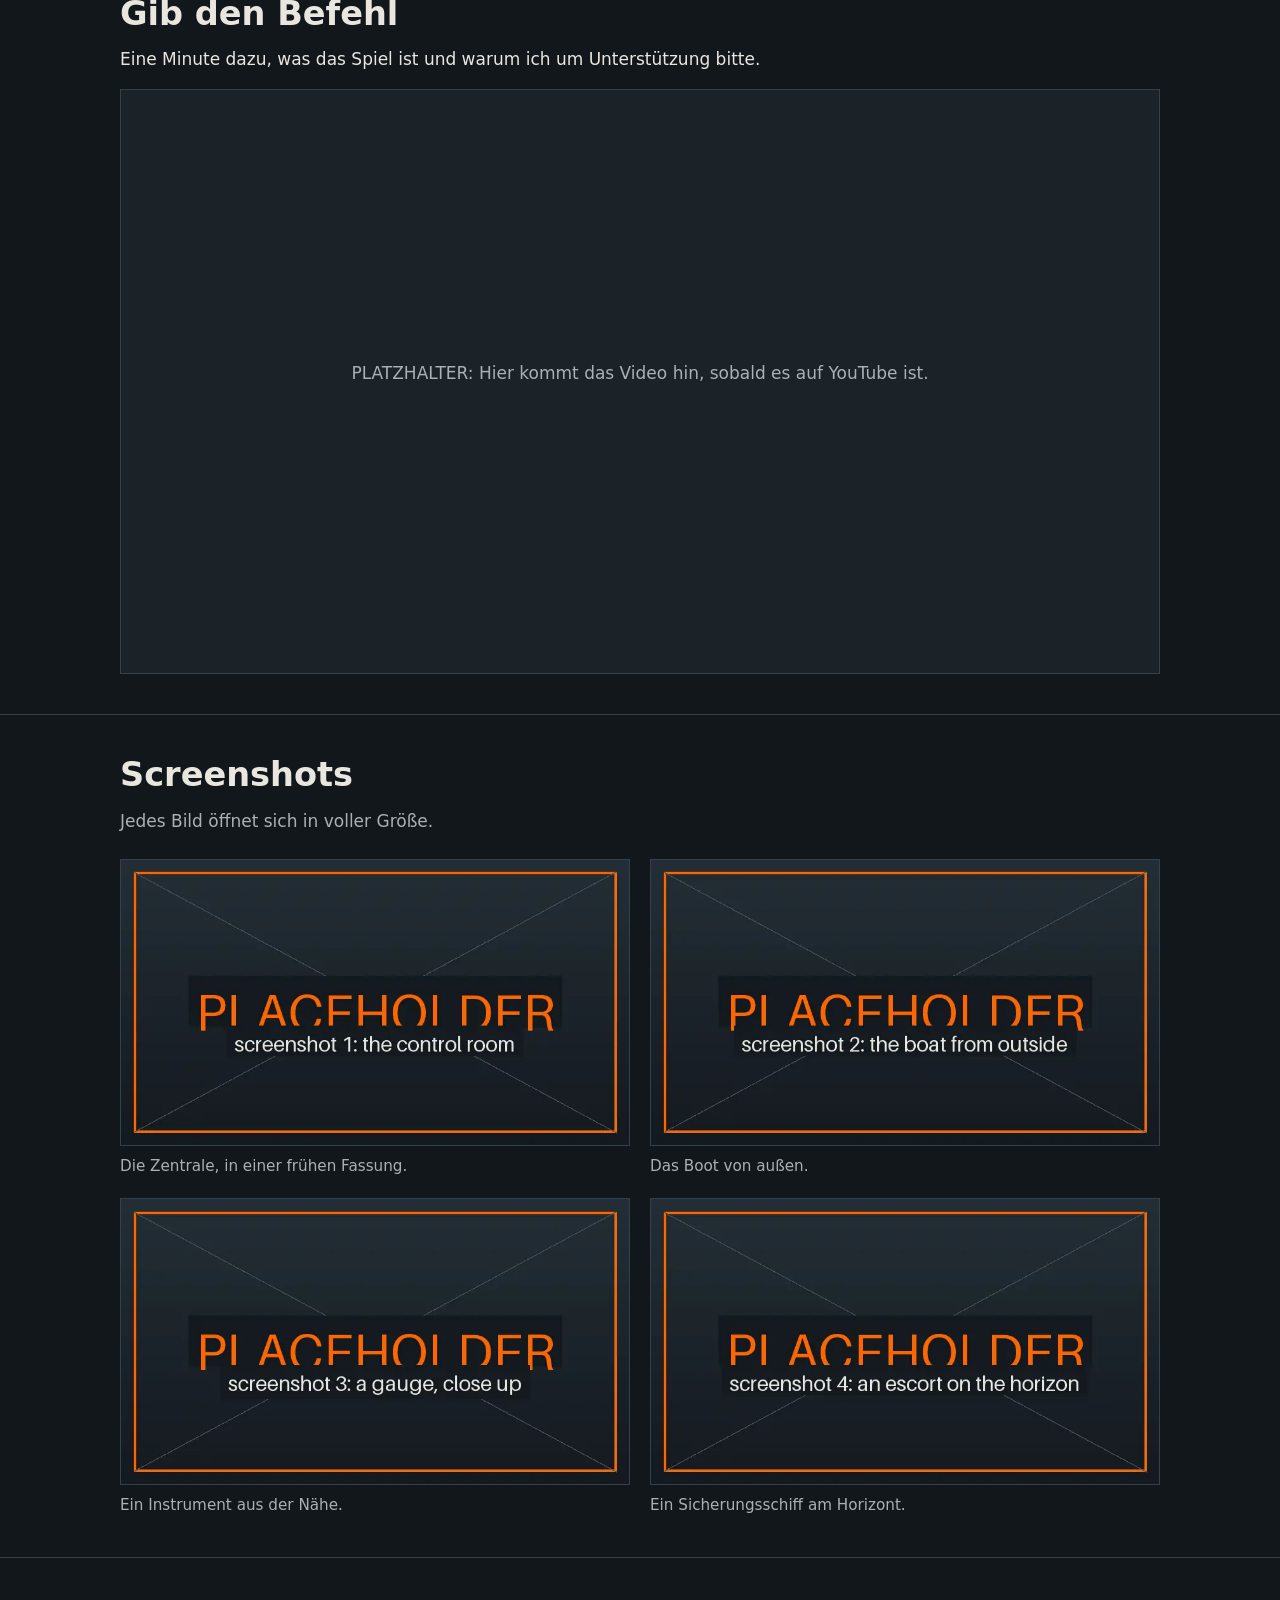
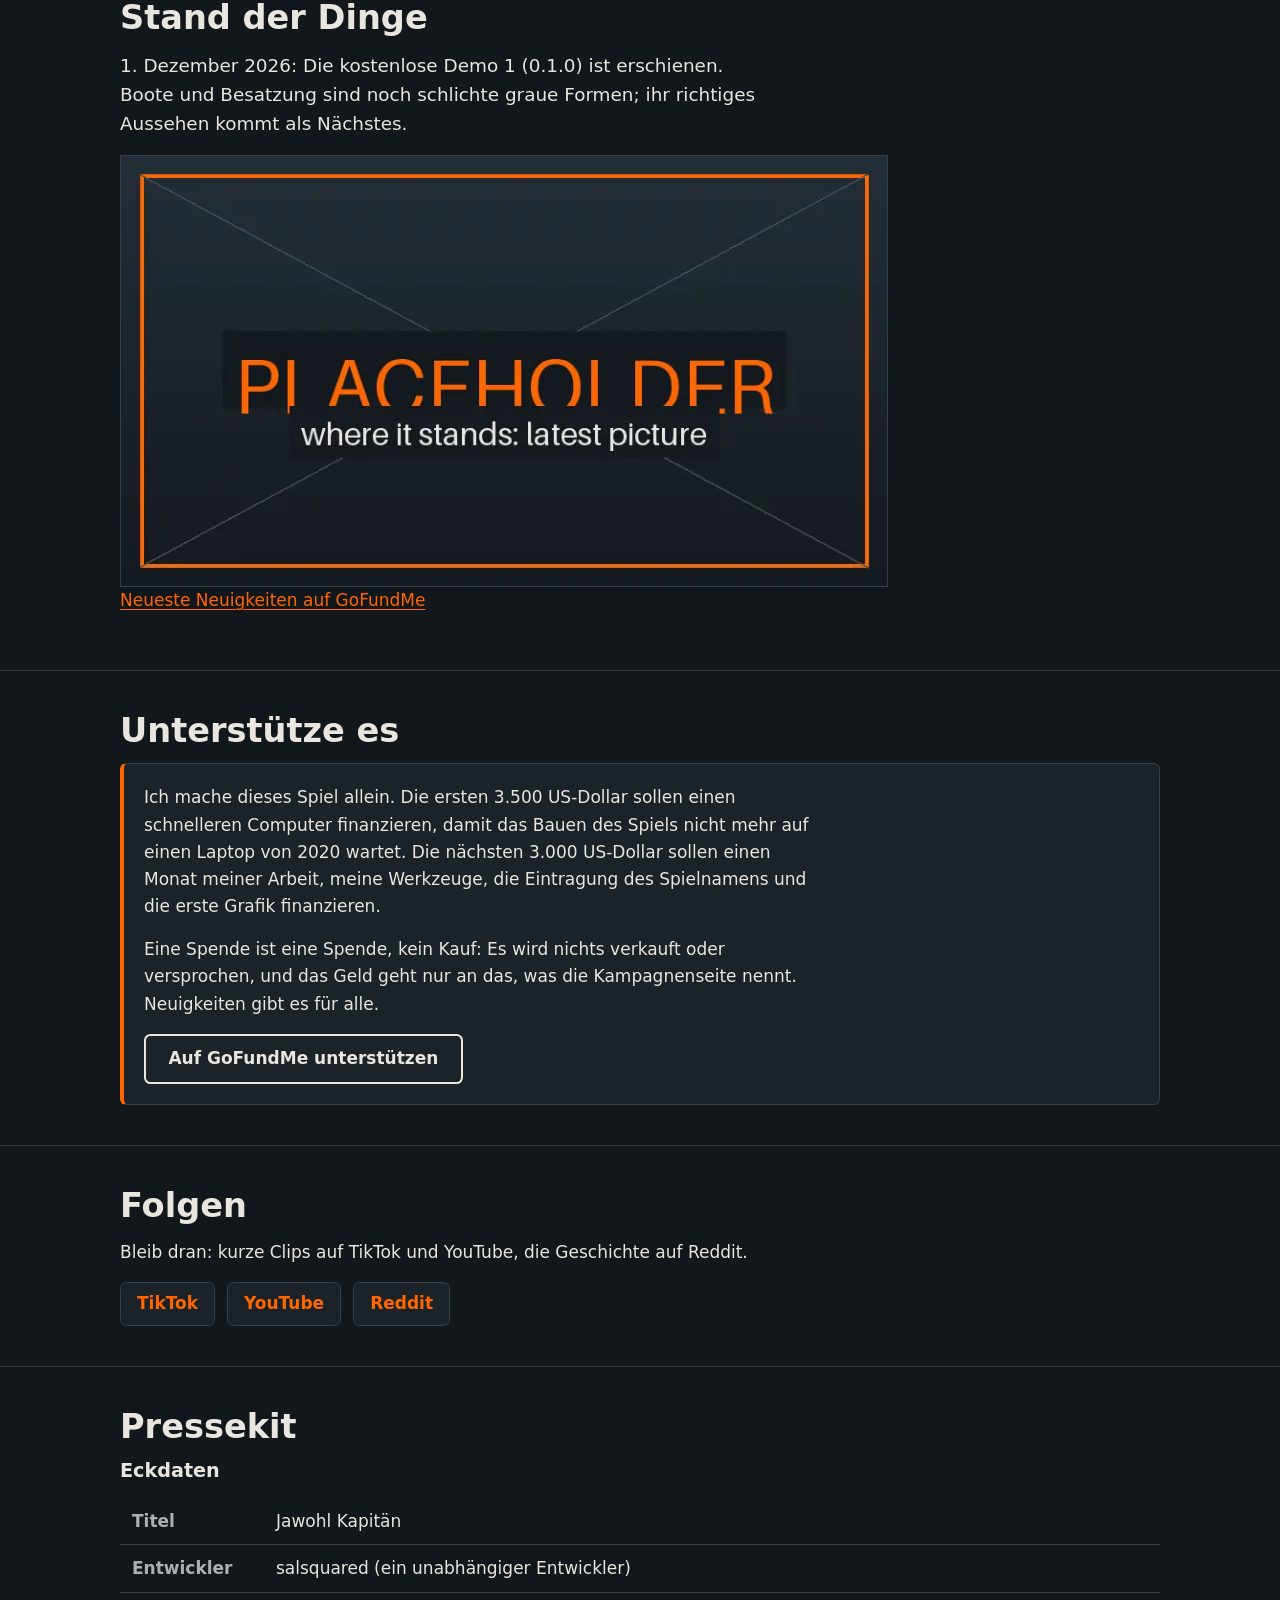
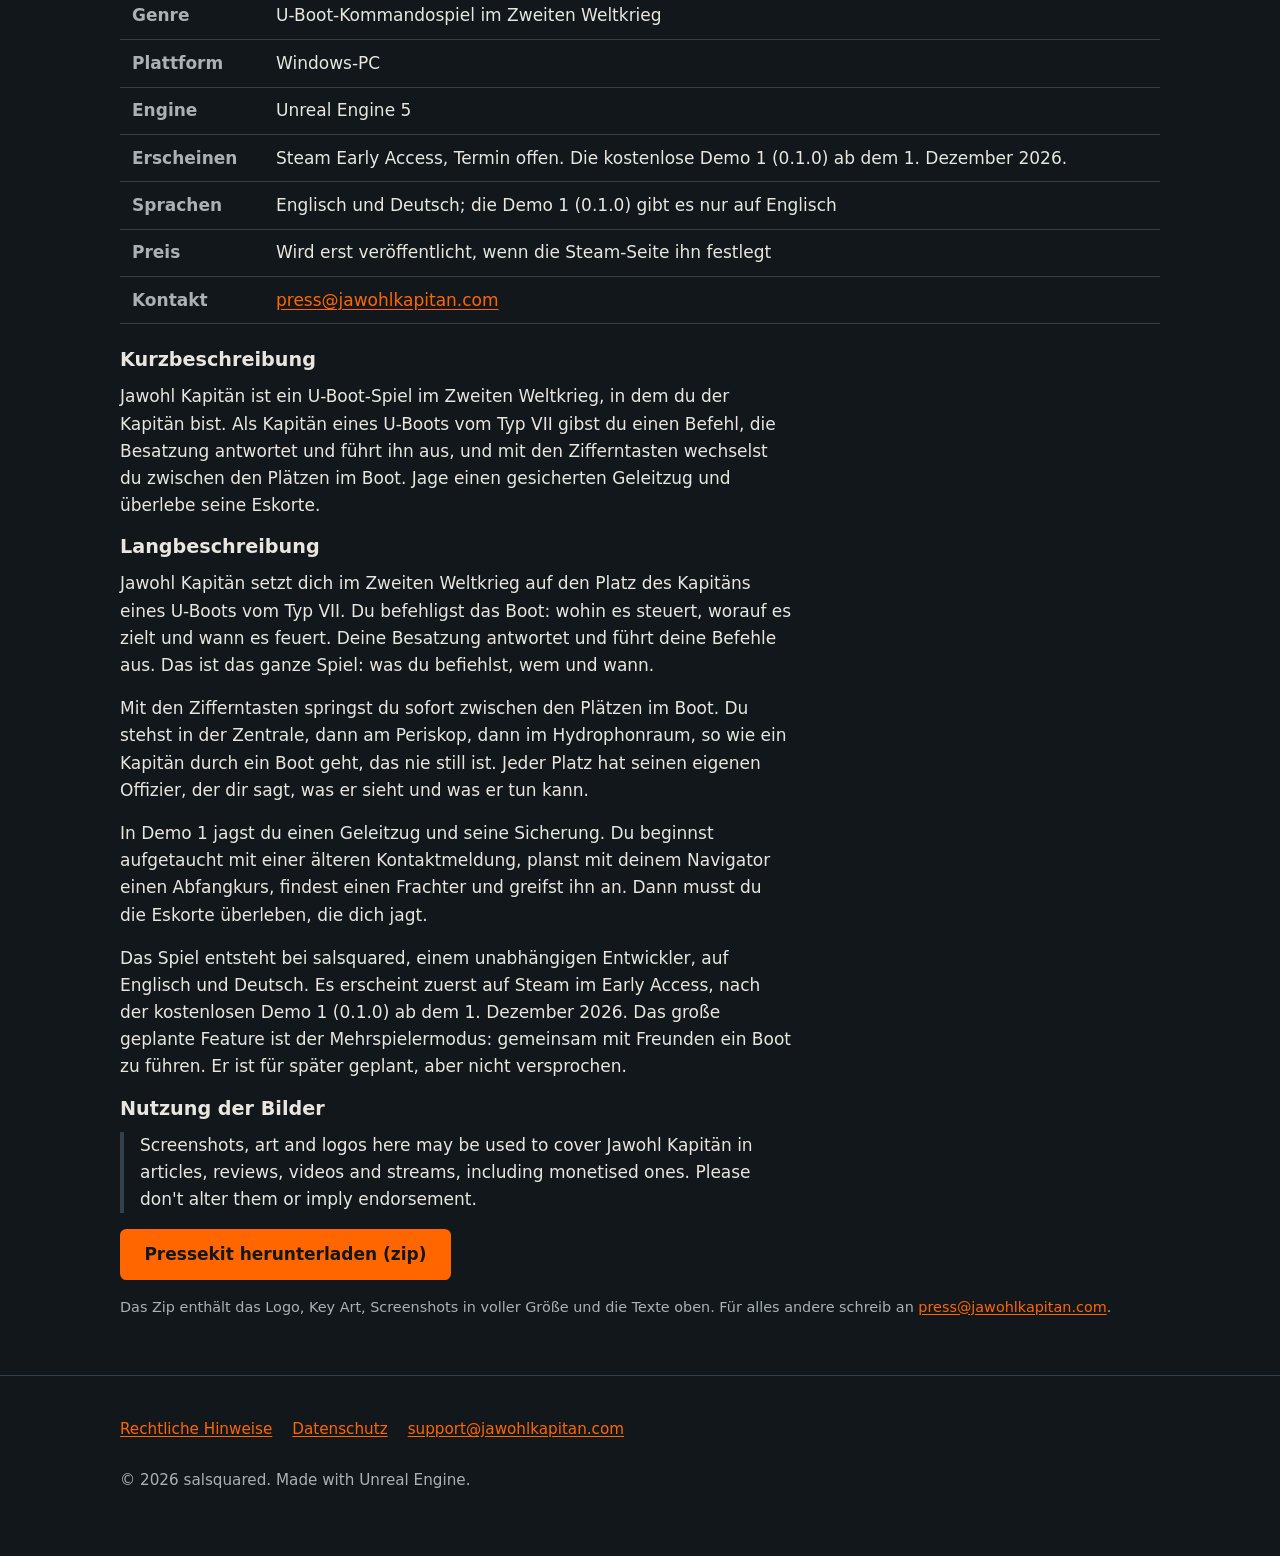
==== commit 74f3583a: "Settled copy and the wheel logo - Hook: "Command your own U-Boat. Your orders, your crew." - Long de" ====
--- a/de/index.html
+++ b/de/index.html
@@ -5,8 +5,7 @@
 <meta name="viewport" content="width=device-width, initial-scale=1">
 <title>Jawohl Kapitän: Befehlige dein eigenes U-Boot</title>
 <meta name="robots" content="noindex"><!-- DE_NOINDEX: remove this tag when German goes live (README, "Switching German on") -->
-<!-- TODO-COPY: the hook is not settled (description, og:description, twitter:description and the hero). -->
-<meta name="description" content="Befehlige dein eigenes U-Boot. Du gibst den Befehl, deine Besatzung führt ihn aus.">
+<meta name="description" content="Befehlige dein eigenes U-Boot. Deine Befehle, deine Besatzung.">
 <meta name="referrer" content="strict-origin-when-cross-origin">
 <meta name="theme-color" content="#12171b">
 <link rel="canonical" href="https://jawohlkapitan.com/de/">
@@ -15,14 +14,13 @@
 <link rel="alternate" hreflang="de" href="https://jawohlkapitan.com/de/">
 <link rel="alternate" hreflang="x-default" href="https://jawohlkapitan.com/">
 -->
-<!-- TODO-COPY: the JK badge logo is not settled (favicon, apple-touch-icon, hero logo). -->
 <link rel="icon" type="image/png" href="/assets/img/favicon.png">
 <link rel="apple-touch-icon" href="/assets/img/apple-touch-icon.png">
 <link rel="stylesheet" href="/assets/site.css">
 <meta property="og:type" content="website">
 <meta property="og:site_name" content="Jawohl Kapitän">
 <meta property="og:title" content="Jawohl Kapitän">
-<meta property="og:description" content="Befehlige dein eigenes U-Boot. Du gibst den Befehl, deine Besatzung führt ihn aus.">
+<meta property="og:description" content="Befehlige dein eigenes U-Boot. Deine Befehle, deine Besatzung.">
 <meta property="og:url" content="https://jawohlkapitan.com/de/">
 <meta property="og:locale" content="de_DE">
 <meta property="og:image" content="https://jawohlkapitan.com/assets/img/og.jpg">
@@ -31,7 +29,7 @@
 <meta property="og:image:alt" content="Jawohl Kapitän: ein Geleitzug im Periskop">
 <meta name="twitter:card" content="summary_large_image">
 <meta name="twitter:title" content="Jawohl Kapitän">
-<meta name="twitter:description" content="Befehlige dein eigenes U-Boot. Du gibst den Befehl, deine Besatzung führt ihn aus.">
+<meta name="twitter:description" content="Befehlige dein eigenes U-Boot. Deine Befehle, deine Besatzung.">
 <meta name="twitter:image" content="https://jawohlkapitan.com/assets/img/og.jpg">
 <meta name="twitter:image:alt" content="Jawohl Kapitän: ein Geleitzug im Periskop">
 </head>
@@ -51,16 +49,13 @@
     <!-- PLACEHOLDER key art: replace assets/img/hero-1x.webp (800 px wide) and hero-2x.webp (1600 px wide). -->
     <img class="hero-img" src="/assets/img/hero-1x.webp" srcset="/assets/img/hero-1x.webp 800w, /assets/img/hero-2x.webp 1600w" sizes="100vw" width="1600" height="900" alt="Ein Geleitzug von Frachtschiffen auf offener See, durch ein Periskop gesehen">
     <div class="hero-text">
-      <!-- TODO-COPY: the JK badge logo is not settled. -->
       <img class="hero-logo" src="/assets/img/logo-1x.webp" srcset="/assets/img/logo-1x.webp 1x, /assets/img/logo-2x.webp 2x" width="256" height="256" alt="Logo von Jawohl Kapitän">
       <h1 id="top-title">Jawohl Kapitän</h1>
-      <!-- TODO-COPY: the hook is not settled; it is repeated in the description, og:description and twitter:description meta tags. -->
-      <p class="hero-hook">Befehlige dein eigenes U-Boot. Du gibst den Befehl, deine Besatzung führt ihn aus.</p>
+      <p class="hero-hook">Befehlige dein eigenes U-Boot. Deine Befehle, deine Besatzung.</p>
       <div class="buttons">
         <!-- STAGE 1 main button. Stage 2: "Wishlist on Steam" (href = the Steam store page). Stage 3: "Buy on Steam". See README, "Stage switches". -->
         <a class="btn" href="https://TODO-GOFUNDME">Auf GoFundMe unterstützen</a>
         <!-- Second button from 1 December 2026: itch.io until the Steam page is up, then the Steam page. -->
-        <!-- TODO-COPY: the demo's name ("the free first demo") is not settled. -->
         <a class="btn btn-second" href="https://TODO-ITCH">Gratis-Demo spielen</a>
       </div>
     </div>
@@ -156,8 +151,7 @@
   <div class="wrap">
     <h2 id="status-title">Stand der Dinge</h2>
     <!-- Rewrite this one dated line at each milestone, together with the GoFundMe update. -->
-    <!-- TODO-COPY: the demo's name ("the free first demo") is not settled. -->
-    <p class="dated">1. Dezember 2026: Die kostenlose erste Demo ist erschienen. Boote und Besatzung sind noch schlichte graue Formen; ihr richtiges Aussehen kommt als Nächstes.</p>
+    <p class="dated">1. Dezember 2026: Die kostenlose Demo 1 (0.1.0) ist erschienen. Boote und Besatzung sind noch schlichte graue Formen; ihr richtiges Aussehen kommt als Nächstes.</p>
     <figure class="status-fig">
       <!-- PLACEHOLDER picture: replace assets/img/status-1x.webp and status-2x.webp with the newest picture -->
       <a href="/assets/img/status-2x.webp"><img src="/assets/img/status-1x.webp" srcset="/assets/img/status-1x.webp 800w, /assets/img/status-2x.webp 1600w" sizes="(min-width: 48rem) 48rem, 100vw" width="1600" height="900" loading="lazy" alt="Das neueste Bild des Spiels"></a>
@@ -172,8 +166,7 @@
   <div class="wrap">
     <h2 id="support-title">Unterstütze es</h2>
     <div class="support">
-      <!-- TODO-COPY: the first line of section 6 ("pays for") is not settled. -->
-      <p>Ich mache dieses Spiel allein. Die ersten 3.500 US-Dollar bezahlen einen schnelleren Computer, damit das Bauen des Spiels nicht mehr auf einen Laptop von 2020 wartet. Die nächsten 3.000 US-Dollar bezahlen einen Monat meiner Arbeit, meine Werkzeuge, die Eintragung des Spielnamens und die erste Grafik.</p>
+      <p>Ich mache dieses Spiel allein. Die ersten 3.500 US-Dollar sollen einen schnelleren Computer finanzieren, damit das Bauen des Spiels nicht mehr auf einen Laptop von 2020 wartet. Die nächsten 3.000 US-Dollar sollen einen Monat meiner Arbeit, meine Werkzeuge, die Eintragung des Spielnamens und die erste Grafik finanzieren.</p>
       <p>Eine Spende ist eine Spende, kein Kauf: Es wird nichts verkauft oder versprochen, und das Geld geht nur an das, was die Kampagnenseite nennt. Neuigkeiten gibt es für alle.</p>
       <div class="buttons"><a class="btn btn-second" href="https://TODO-GOFUNDME">Auf GoFundMe unterstützen</a></div>
     </div>
@@ -215,9 +208,8 @@
         <tr><th scope="row">Genre</th><td>U-Boot-Kommandospiel im Zweiten Weltkrieg</td></tr>
         <tr><th scope="row">Plattform</th><td>Windows-PC</td></tr>
         <tr><th scope="row">Engine</th><td>Unreal Engine 5</td></tr>
-        <!-- TODO-COPY: the demo's name ("the free first demo") is not settled. -->
-        <tr><th scope="row">Erscheinen</th><td>Steam Early Access, Termin offen. Eine kostenlose erste Demo ab dem 1. Dezember 2026.</td></tr>
-        <tr><th scope="row">Sprachen</th><td>Englisch und Deutsch; die erste Demo gibt es nur auf Englisch</td></tr>
+        <tr><th scope="row">Erscheinen</th><td>Steam Early Access, Termin offen. Die kostenlose Demo 1 (0.1.0) ab dem 1. Dezember 2026.</td></tr>
+        <tr><th scope="row">Sprachen</th><td>Englisch und Deutsch; die Demo 1 (0.1.0) gibt es nur auf Englisch</td></tr>
         <tr><th scope="row">Preis</th><td>Wird erst veröffentlicht, wenn die Steam-Seite ihn festlegt</td></tr>
         <tr><th scope="row">Kontakt</th><td><a href="mailto:press@jawohlkapitan.com">press@jawohlkapitan.com</a></td></tr>
       </tbody>
@@ -226,13 +218,10 @@
     <p class="desc">Jawohl Kapitän ist ein U-Boot-Spiel im Zweiten Weltkrieg, in dem du der Kapitän bist. Als Kapitän eines U-Boots vom Typ VII gibst du einen Befehl, die Besatzung antwortet und führt ihn aus, und mit den Zifferntasten wechselst du zwischen den Plätzen im Boot. Jage einen gesicherten Geleitzug und überlebe seine Eskorte.</p>
     <h3>Langbeschreibung</h3>
     <div class="desc">
-      <!-- TODO-COPY: "You do not steer, aim or fire yourself." in this paragraph is not settled. -->
-      <p>Jawohl Kapitän setzt dich im Zweiten Weltkrieg auf den Platz des Kapitäns eines U-Boots vom Typ VII. Du steuerst, zielst und feuerst nicht selbst. Du gibst Befehle, und deine Besatzung antwortet und führt sie aus. Das ist das ganze Spiel: was du befiehlst, wem und wann.</p>
+      <p>Jawohl Kapitän setzt dich im Zweiten Weltkrieg auf den Platz des Kapitäns eines U-Boots vom Typ VII. Du befehligst das Boot: wohin es steuert, worauf es zielt und wann es feuert. Deine Besatzung antwortet und führt deine Befehle aus. Das ist das ganze Spiel: was du befiehlst, wem und wann.</p>
       <p>Mit den Zifferntasten springst du sofort zwischen den Plätzen im Boot. Du stehst in der Zentrale, dann am Periskop, dann im Hydrophonraum, so wie ein Kapitän durch ein Boot geht, das nie still ist. Jeder Platz hat seinen eigenen Offizier, der dir sagt, was er sieht und was er tun kann.</p>
-      <!-- TODO-COPY: "first missions" (and its German) is not settled. -->
-      <p>In den ersten Einsätzen jagst du einen Geleitzug und seine Sicherung. Du beginnst aufgetaucht mit einer älteren Kontaktmeldung, planst mit deinem Navigator einen Abfangkurs, findest einen Frachter und greifst ihn an. Dann musst du die Eskorte überleben, die dich jagt.</p>
-      <!-- TODO-COPY: "the free first demo" is not settled. -->
-      <p>Das Spiel entsteht bei salsquared, einem unabhängigen Entwickler, auf Englisch und Deutsch. Es erscheint zuerst auf Steam im Early Access, nach einer kostenlosen ersten Demo ab dem 1. Dezember 2026. Das große geplante Feature ist der Mehrspielermodus: gemeinsam mit Freunden ein Boot zu führen. Er ist für später geplant, aber nicht versprochen.</p>
+      <p>In Demo 1 jagst du einen Geleitzug und seine Sicherung. Du beginnst aufgetaucht mit einer älteren Kontaktmeldung, planst mit deinem Navigator einen Abfangkurs, findest einen Frachter und greifst ihn an. Dann musst du die Eskorte überleben, die dich jagt.</p>
+      <p>Das Spiel entsteht bei salsquared, einem unabhängigen Entwickler, auf Englisch und Deutsch. Es erscheint zuerst auf Steam im Early Access, nach der kostenlosen Demo 1 (0.1.0) ab dem 1. Dezember 2026. Das große geplante Feature ist der Mehrspielermodus: gemeinsam mit Freunden ein Boot zu führen. Er ist für später geplant, aber nicht versprochen.</p>
     </div>
     <h3>Nutzung der Bilder</h3>
     <!-- TODO-LEGAL: German use line pending; the English line stays until then. -->
--- a/assets/site.css
+++ b/assets/site.css
@@ -56,7 +56,7 @@
 .hero::after { content: ""; grid-area: 1 / 1; background: linear-gradient(to bottom, rgba(18, 23, 27, 0.35), rgba(18, 23, 27, 0.9)); }
 .hero-text { position: relative; z-index: 1; align-self: end; padding: 2rem var(--gutter); max-width: var(--maxw); width: 100%; margin: 0 auto; }
 .hero-text > * { max-width: 40rem; }
-.hero-logo { width: 7rem; height: 7rem; border-radius: 0.5rem; margin-bottom: 1rem; }
+.hero-logo { width: 7rem; height: 7rem; margin-bottom: 1rem; }
 .hero h1 { margin-bottom: 0.5rem; }
 .hero-hook { font-size: 1.3rem; margin-bottom: 1.5rem; }
 
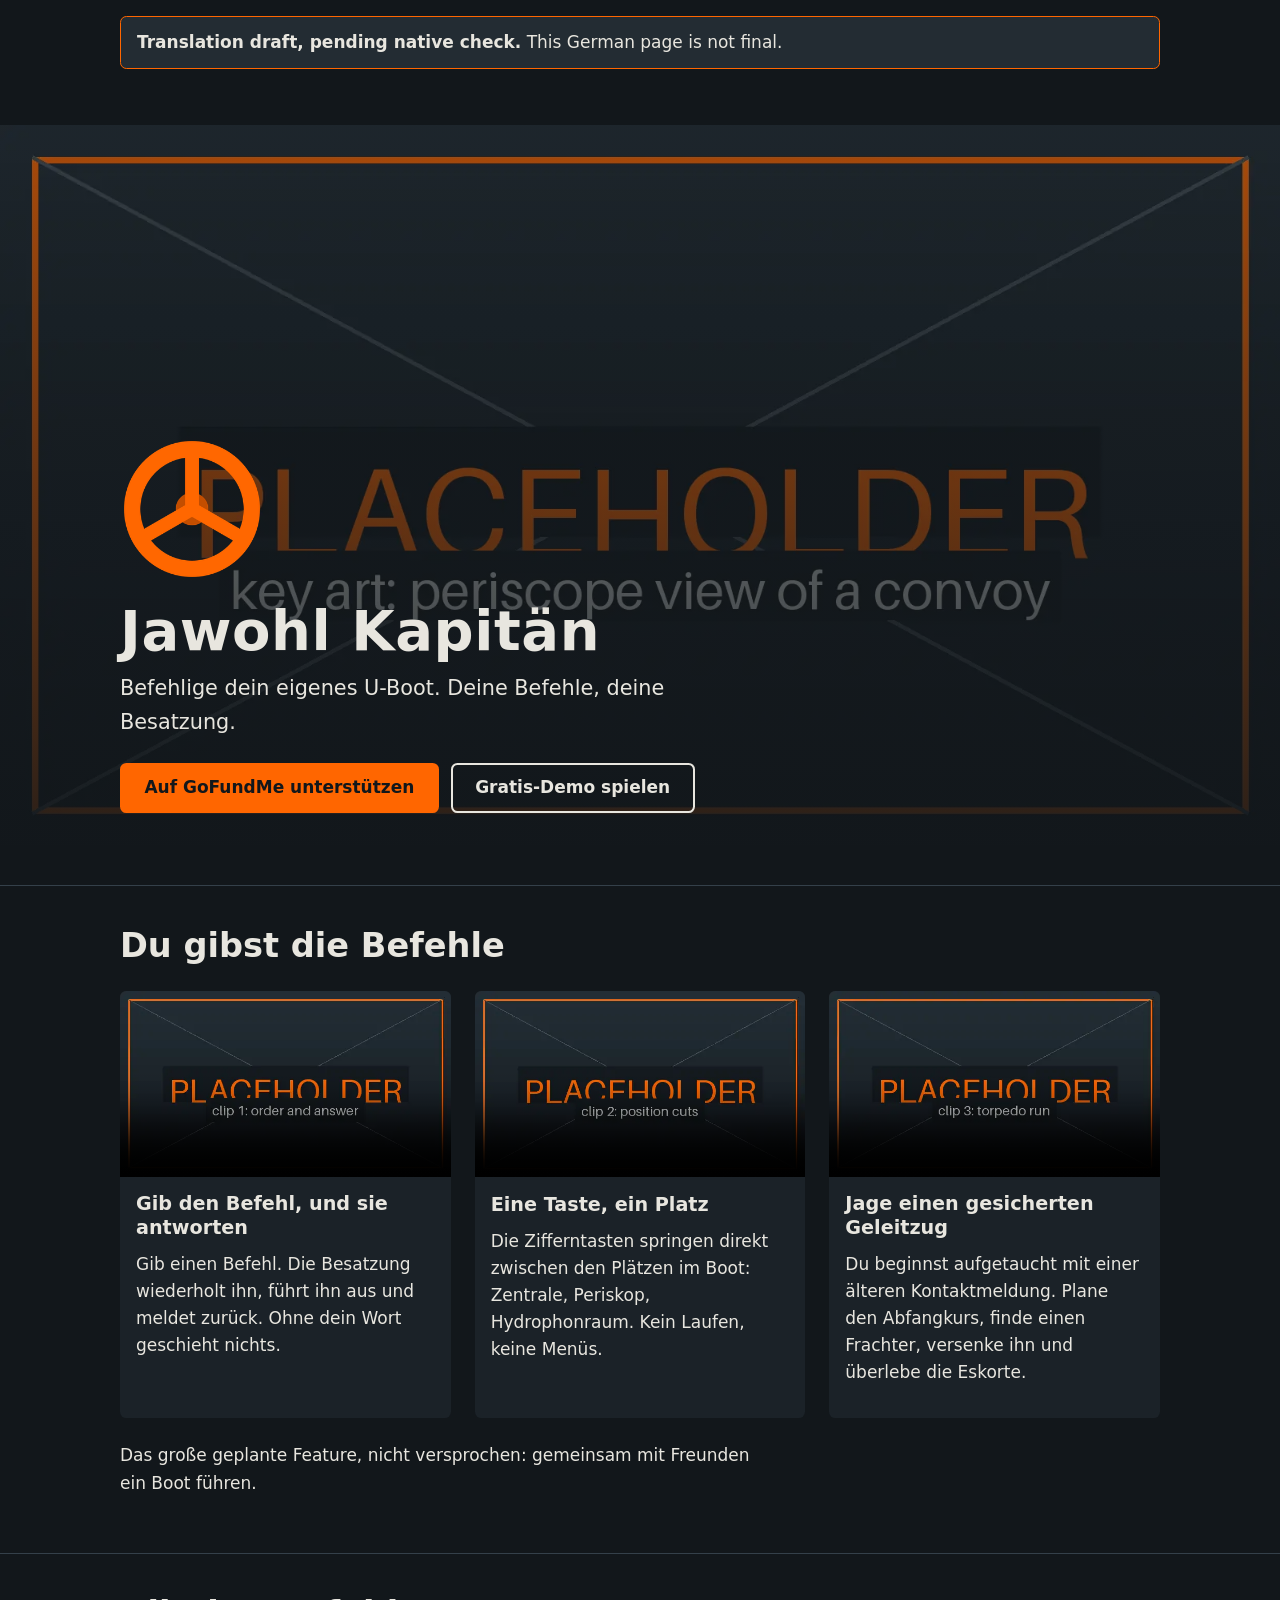
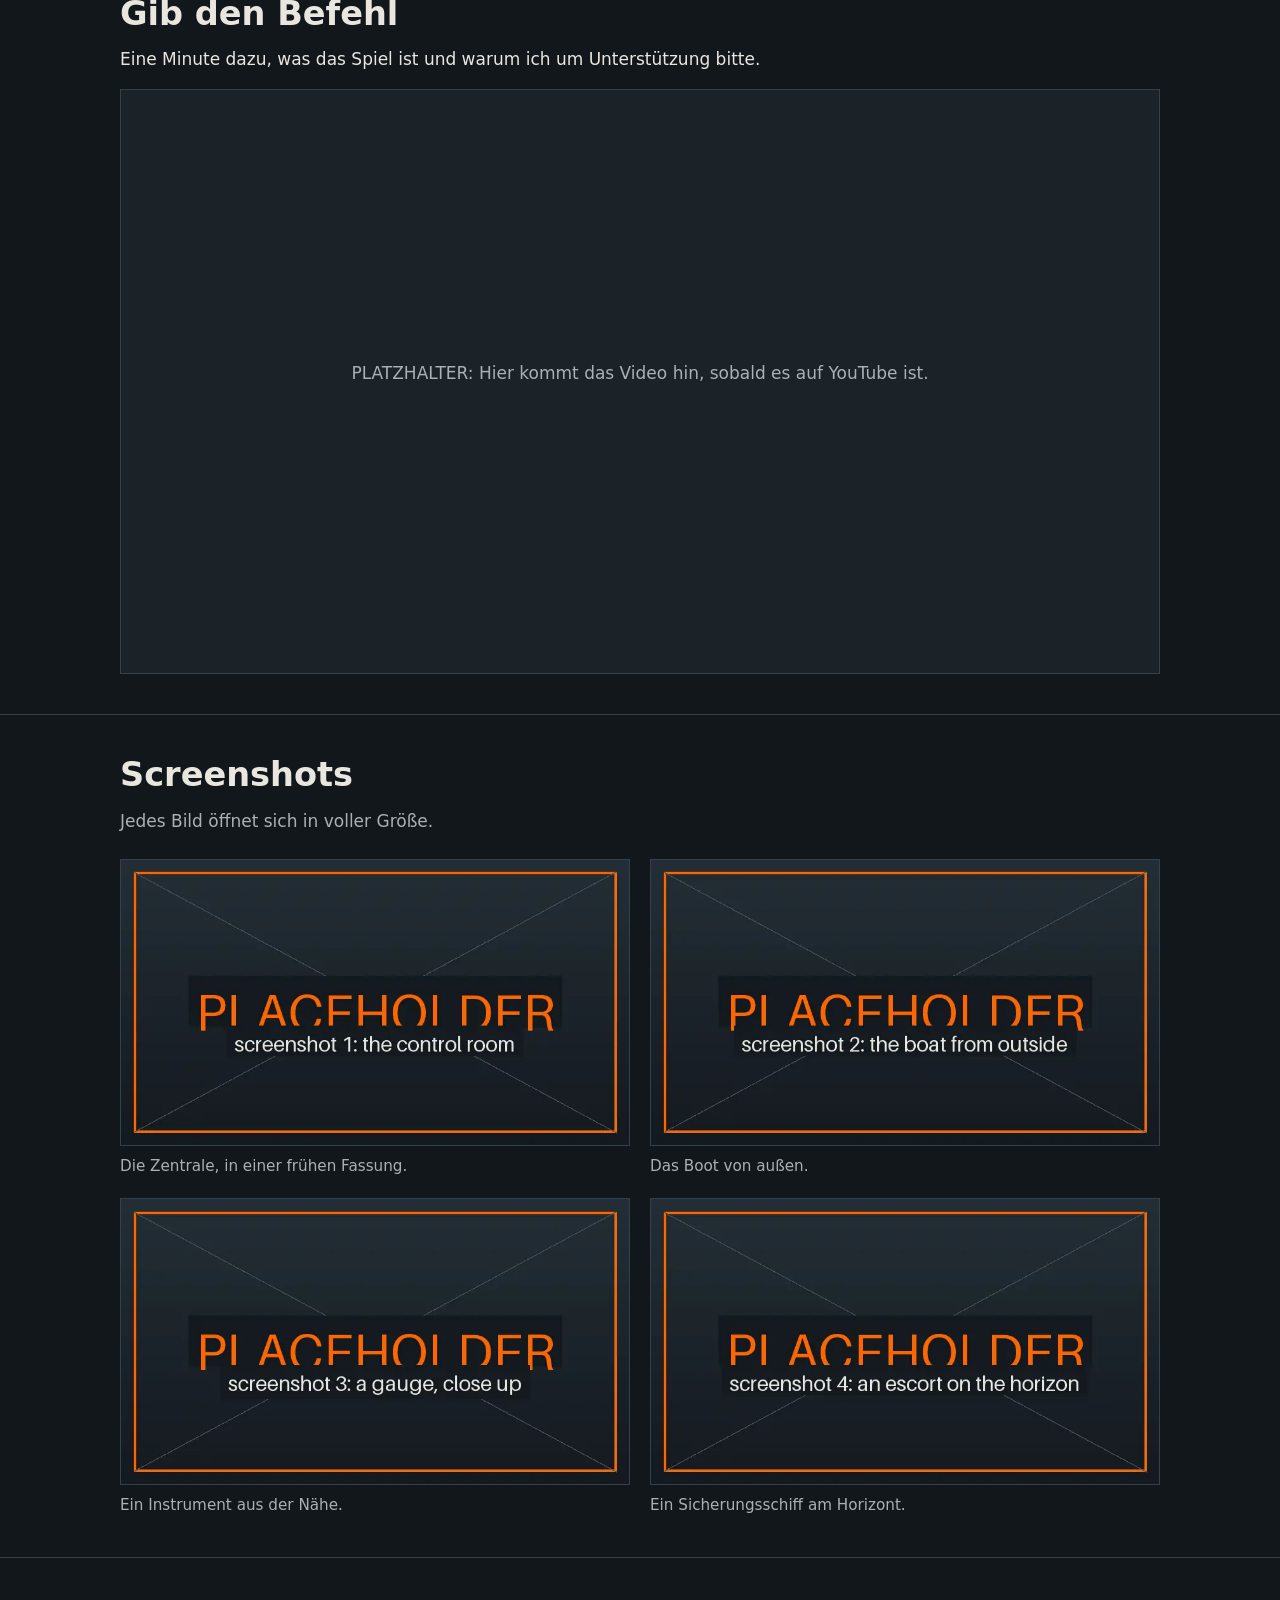
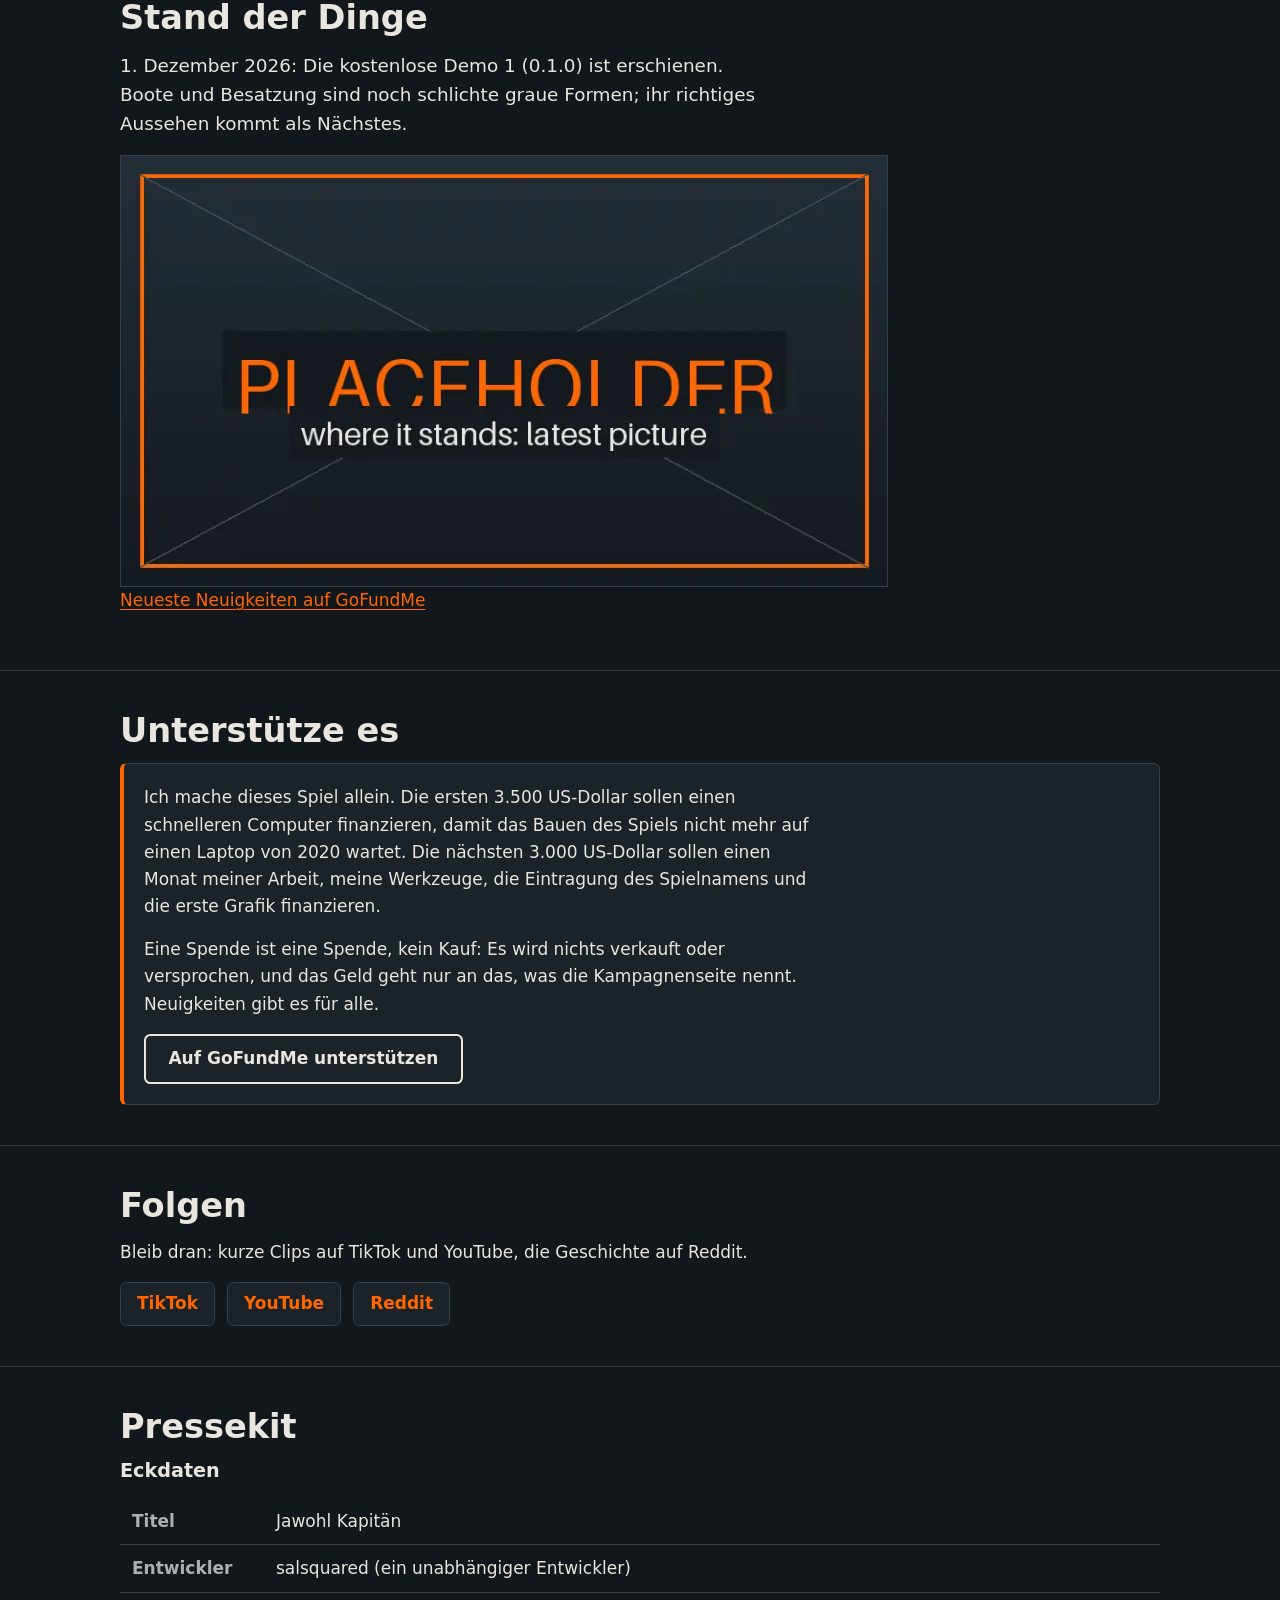
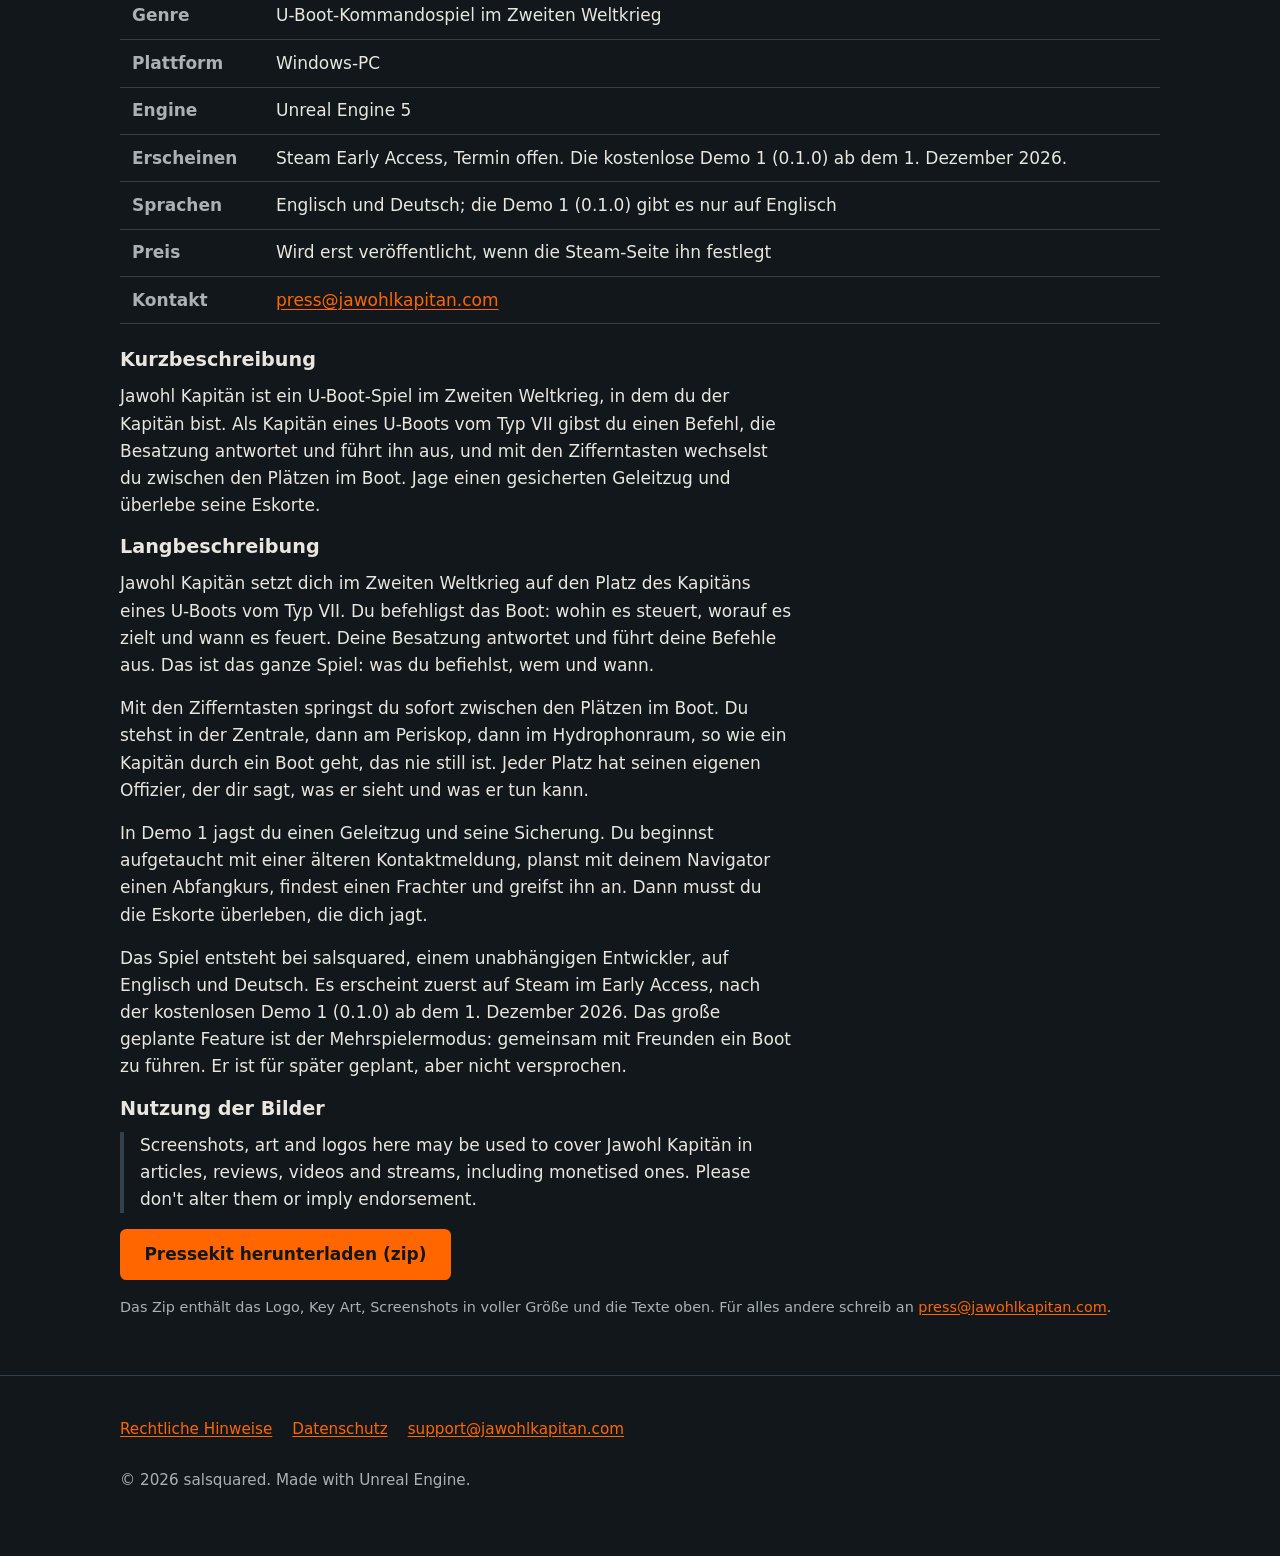
==== commit ed7a7bc0: "Demo button links to the itch.io page (salsquared.itch.io/jawohl-kapitan)" ====
--- a/de/index.html
+++ b/de/index.html
@@ -56,7 +56,7 @@
         <!-- STAGE 1 main button. Stage 2: "Wishlist on Steam" (href = the Steam store page). Stage 3: "Buy on Steam". See README, "Stage switches". -->
         <a class="btn" href="https://TODO-GOFUNDME">Auf GoFundMe unterstützen</a>
         <!-- Second button from 1 December 2026: itch.io until the Steam page is up, then the Steam page. -->
-        <a class="btn btn-second" href="https://TODO-ITCH">Gratis-Demo spielen</a>
+        <a class="btn btn-second" href="https://salsquared.itch.io/jawohl-kapitan">Gratis-Demo spielen</a>
       </div>
     </div>
   </div>
